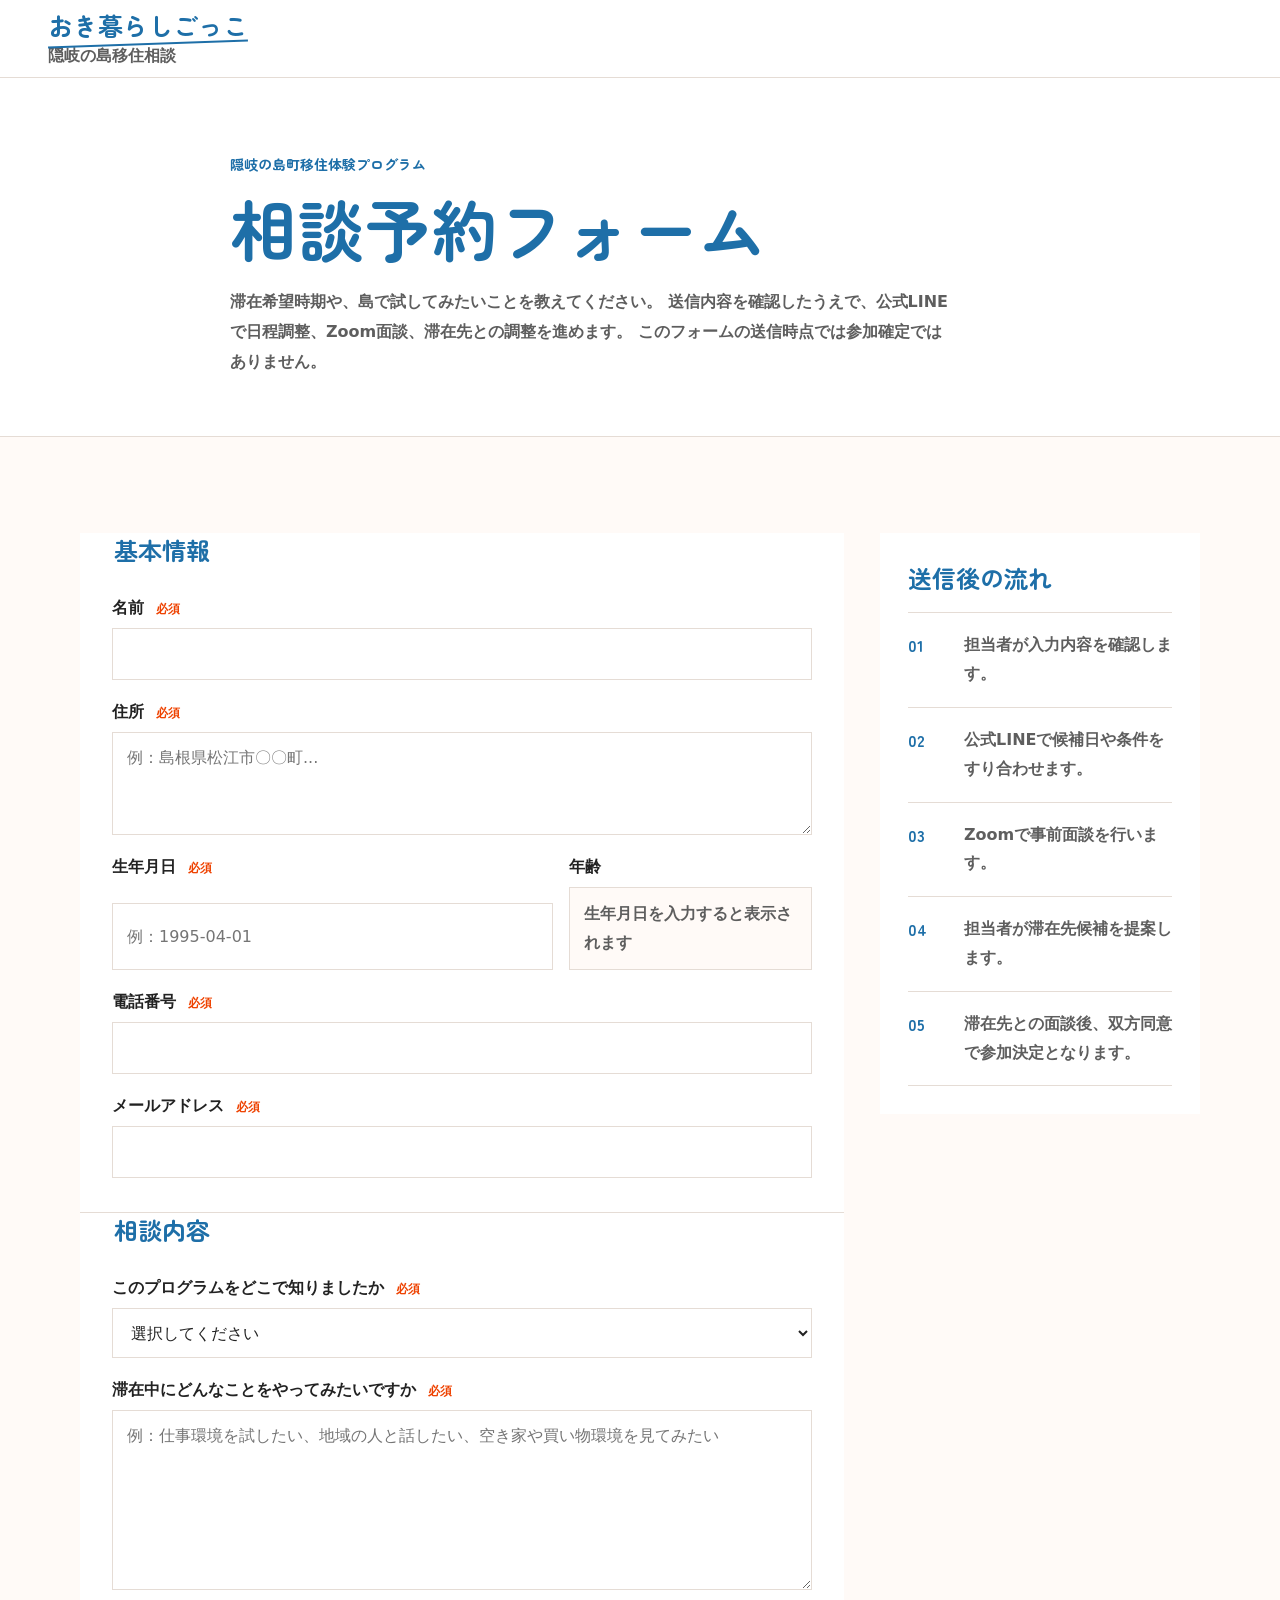
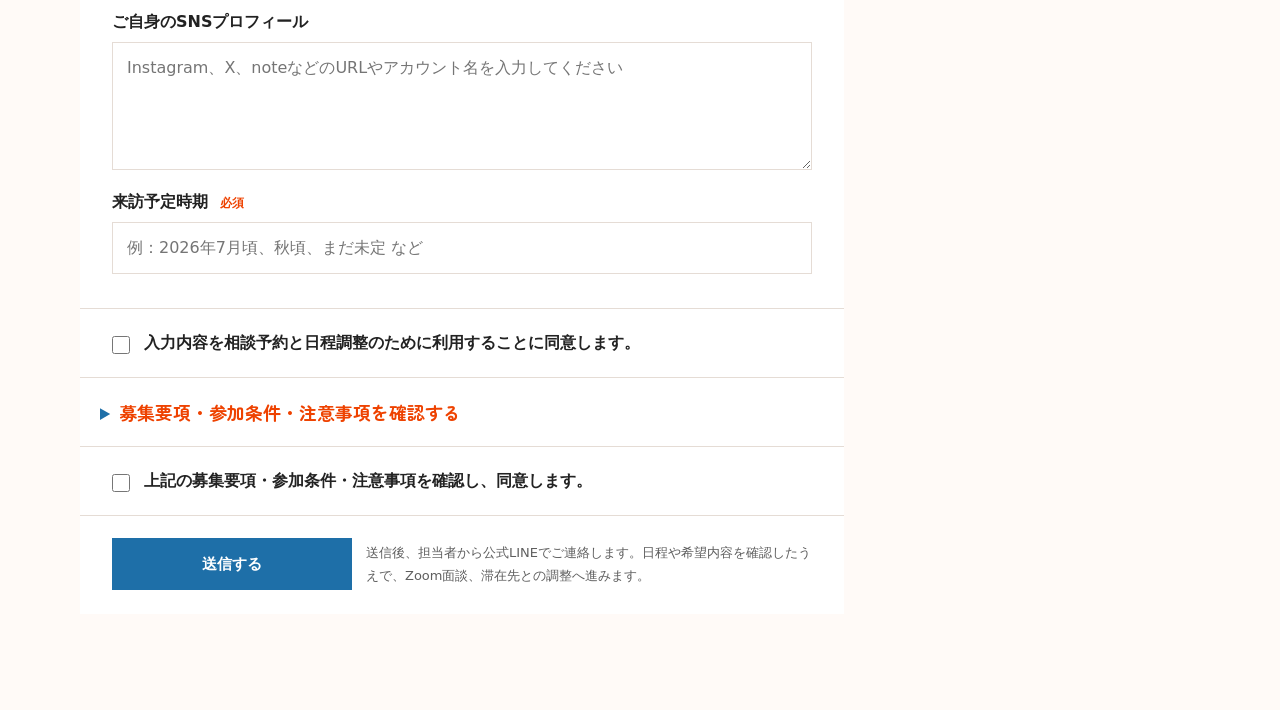
==== form.html @ 147d98f2 "Add initial CSS styles and layout for the website - Introduced a new stylesheet (style.css) with com" ====
<!DOCTYPE html>
<html lang="ja">
  <head>
    <meta charset="UTF-8" />
    <meta name="viewport" content="width=device-width, initial-scale=1.0" />
    <meta
      name="description"
      content="おき暮らしごっこの相談予約フォームです。公式LINEで案内された方が、滞在希望時期や相談内容を送信できます。"
    />
    <meta name="robots" content="noindex,follow" />
    <meta name="theme-color" content="#1E6FA8" />
    <meta name="format-detection" content="telephone=no" />
    <title>相談予約フォーム｜おき暮らしごっこ</title>
    <link rel="canonical" href="index.html" />
    <meta property="og:title" content="相談予約フォーム｜おき暮らしごっこ" />
    <meta
      property="og:description"
      content="公式LINEで案内された方向けの相談予約フォームです。送信後、担当者がLINEで日程調整を行います。"
    />
    <meta property="og:type" content="website" />
    <meta property="og:url" content="form.html" />
    <meta property="og:site_name" content="おき暮らしごっこ" />
    <meta property="og:locale" content="ja_JP" />
    <meta property="og:image" content="images/ogp.jpg" />
    <meta property="og:image:width" content="1200" />
    <meta property="og:image:height" content="630" />
    <meta property="og:image:alt" content="隠岐の島で暮らしを試す、おき暮らしごっこの参加者イメージ" />
    <meta name="twitter:card" content="summary_large_image" />
    <meta name="twitter:title" content="相談予約フォーム｜おき暮らしごっこ" />
    <meta
      name="twitter:description"
      content="公式LINEで案内された方向けの相談予約フォームです。送信時点では参加確定ではありません。"
    />
    <meta name="twitter:image" content="images/ogp.jpg" />
    <link rel="stylesheet" href="style.css" />
  </head>
  <body class="form-page">
    <header class="site-header" aria-label="フォームヘッダー">
      <a class="site-logo" href="index.html" aria-label="おき暮らしごっこ トップへ">
        <span class="site-logo__main">おき暮らしごっこ</span>
        <span class="site-logo__sub">隠岐の島移住相談</span>
      </a>
    </header>

    <main>
      <section class="form-hero" aria-labelledby="form-title">
        <div class="container form-hero__inner">
          <p class="section-label">隠岐の島町移住体験プログラム</p>
          <h1 id="form-title">相談予約フォーム</h1>
          <p>
            滞在希望時期や、島で試してみたいことを教えてください。
            送信内容を確認したうえで、公式LINEで日程調整、Zoom面談、滞在先との調整を進めます。
            このフォームの送信時点では参加確定ではありません。
          </p>
        </div>
      </section>

      <section class="section form-section">
        <div class="container form-layout">
          <form class="consult-form" action="#" method="post">
            <fieldset>
              <legend>基本情報</legend>

              <label class="field">
                <span>名前 <strong>必須</strong></span>
                <input type="text" name="name" autocomplete="name" required />
              </label>

              <label class="field">
                <span>住所 <strong>必須</strong></span>
                <textarea
                  name="address"
                  rows="3"
                  autocomplete="street-address"
                  required
                  placeholder="例：島根県松江市〇〇町..."
                ></textarea>
              </label>

              <div class="field-grid">
                <label class="field">
                  <span>生年月日 <strong>必須</strong></span>
                  <input
                    type="text"
                    name="birthdate"
                    id="birthdate"
                    inputmode="numeric"
                    autocomplete="bday"
                    maxlength="10"
                    pattern="[0-9]{4}-[0-9]{2}-[0-9]{2}"
                    placeholder="例：1995-04-01"
                    required
                  />
                </label>
                <div class="field field--output" aria-live="polite">
                  <span>年齢</span>
                  <output id="age-output">生年月日を入力すると表示されます</output>
                  <input type="hidden" name="age" id="age-value" />
                </div>
              </div>

              <label class="field">
                <span>電話番号 <strong>必須</strong></span>
                <input type="tel" name="phone" autocomplete="tel" inputmode="tel" required />
              </label>

              <label class="field">
                <span>メールアドレス <strong>必須</strong></span>
                <input type="email" name="email" autocomplete="email" inputmode="email" required />
              </label>
            </fieldset>

            <fieldset>
              <legend>相談内容</legend>

              <label class="field">
                <span>このプログラムをどこで知りましたか <strong>必須</strong></span>
                <select name="source" required>
                  <option value="">選択してください</option>
                  <option value="公式LINE">公式LINE</option>
                  <option value="知人・友人の紹介">知人・友人の紹介</option>
                  <option value="イベント">イベント</option>
                  <option value="町・移住関連サイト">町・移住関連サイト</option>
                  <option value="その他">その他</option>
                </select>
              </label>

              <label class="field">
                <span>滞在中にどんなことをやってみたいですか <strong>必須</strong></span>
                <textarea
                  name="stay_purpose"
                  rows="6"
                  required
                  placeholder="例：仕事環境を試したい、地域の人と話したい、空き家や買い物環境を見てみたい"
                ></textarea>
              </label>

              <label class="field">
                <span>ご自身のSNSプロフィール</span>
                <textarea
                  name="sns_profiles"
                  rows="4"
                  placeholder="Instagram、X、noteなどのURLやアカウント名を入力してください"
                ></textarea>
              </label>

              <label class="field">
                <span>来訪予定時期 <strong>必須</strong></span>
                <input
                  type="text"
                  name="visit_period"
                  required
                  placeholder="例：2026年7月頃、秋頃、まだ未定 など"
                />
              </label>
            </fieldset>

            <label class="consent">
              <input type="checkbox" name="privacy_consent" value="同意する" required />
              <span>入力内容を相談予約と日程調整のために利用することに同意します。</span>
            </label>

            <details class="terms-details">
              <summary>募集要項・参加条件・注意事項を確認する</summary>
              <div class="terms-details__body">
                <section>
                  <h3>募集要項</h3>
                  <ul>
                    <li>隠岐の島町で13泊14日のお試し滞在を行うプログラムです。</li>
                    <li>滞在費として、条件を満たした方に70,000円〜（5,000円/日）を補助します。</li>
                    <li>日程、滞在先、受け入れ先は相談内容を確認したうえで調整します。</li>
                  </ul>
                </section>

                <section>
                  <h3>参加条件</h3>
                  <ul>
                    <li>18歳以上60歳未満で、移住・二拠点生活・地域との関わりに関心がある方。</li>
                    <li>滞在中のSNS発信、事後アンケート、領収書提出に協力できる方。</li>
                    <li>滞在後、必要書類と確認手続きが完了してから補助金をお支払いします。</li>
                  </ul>
                </section>

                <section>
                  <h3>注意事項</h3>
                  <ul>
                    <li>このフォームの送信は相談予約であり、参加確定ではありません。</li>
                    <li>領収書がない費用や、島内滞在との関係を確認できない費用は対象外となる場合があります。</li>
                    <li>最新の募集状況や詳細条件は、公式LINEでの確認をもって案内します。</li>
                  </ul>
                </section>
              </div>
            </details>

            <label class="consent">
              <input type="checkbox" name="terms_consent" value="同意する" required />
              <span>上記の募集要項・参加条件・注意事項を確認し、同意します。</span>
            </label>

            <div class="form-actions">
              <button class="button button--accent" type="submit">送信する</button>
              <p>
                送信後、担当者から公式LINEでご連絡します。日程や希望内容を確認したうえで、Zoom面談、滞在先との調整へ進みます。
              </p>
            </div>
          </form>

          <aside class="form-side" aria-label="送信後の流れ">
            <h2>送信後の流れ</h2>
            <ol>
              <li>
                <span>01</span>
                <p>担当者が入力内容を確認します。</p>
              </li>
              <li>
                <span>02</span>
                <p>公式LINEで候補日や条件をすり合わせます。</p>
              </li>
              <li>
                <span>03</span>
                <p>Zoomで事前面談を行います。</p>
              </li>
              <li>
                <span>04</span>
                <p>担当者が滞在先候補を提案します。</p>
              </li>
              <li>
                <span>05</span>
                <p>滞在先との面談後、双方同意で参加決定となります。</p>
              </li>
            </ol>
          </aside>
        </div>
      </section>
    </main>

    <script>
      const birthdateInput = document.getElementById("birthdate");
      const ageOutput = document.getElementById("age-output");
      const ageValue = document.getElementById("age-value");

      const resetAge = () => {
        ageOutput.textContent = "生年月日を入力すると表示されます";
        ageValue.value = "";
        birthdateInput.setCustomValidity("");
      };

      const formatBirthdate = (value) => {
        const digits = value.replace(/\D/g, "").slice(0, 8);
        const year = digits.slice(0, 4);
        const month = digits.slice(4, 6);
        const day = digits.slice(6, 8);
        return [year, month, day].filter(Boolean).join("-");
      };

      const updateAge = () => {
        if (!birthdateInput.value) {
          resetAge();
          return;
        }

        const match = birthdateInput.value.match(/^(\d{4})-(\d{2})-(\d{2})$/);
        if (!match) {
          resetAge();
          return;
        }

        const year = Number(match[1]);
        const month = Number(match[2]);
        const day = Number(match[3]);
        const birthday = new Date(year, month - 1, day);
        const isValidDate =
          birthday.getFullYear() === year &&
          birthday.getMonth() === month - 1 &&
          birthday.getDate() === day;

        if (!isValidDate) {
          ageOutput.textContent = "有効な生年月日を入力してください";
          ageValue.value = "";
          birthdateInput.setCustomValidity("有効な生年月日を入力してください。");
          return;
        }

        const today = new Date();
        let age = today.getFullYear() - birthday.getFullYear();
        const monthDiff = today.getMonth() - birthday.getMonth();
        const hasNotHadBirthday =
          monthDiff < 0 || (monthDiff === 0 && today.getDate() < birthday.getDate());

        if (hasNotHadBirthday) {
          age -= 1;
        }

        ageValue.value = String(age);
        if (age < 18 || age >= 60) {
          ageOutput.textContent = `${age}歳（対象年齢は18歳以上60歳未満です）`;
          birthdateInput.setCustomValidity("対象年齢は18歳以上60歳未満です。");
          return;
        }

        ageOutput.textContent = `${age}歳`;
        birthdateInput.setCustomValidity("");
      };

      birthdateInput.addEventListener("input", () => {
        birthdateInput.value = formatBirthdate(birthdateInput.value);
        updateAge();
      });
    </script>
  </body>
</html>
---- style.css ----
@font-face {
  font-family: "Zen Maru Gothic";
  src: url("fonts/ZenMaruGothic-Regular.ttf") format("truetype");
  font-weight: 400;
  font-style: normal;
  font-display: swap;
}

@font-face {
  font-family: "Zen Maru Gothic";
  src: url("fonts/ZenMaruGothic-Medium.ttf") format("truetype");
  font-weight: 500;
  font-style: normal;
  font-display: swap;
}

@font-face {
  font-family: "Zen Maru Gothic";
  src: url("fonts/ZenMaruGothic-Bold.ttf") format("truetype");
  font-weight: 700;
  font-style: normal;
  font-display: swap;
}

:root {
  --color-text: #222222;
  --color-muted: #5e5e5e;
  --color-border: #e5dcd5;
  --color-bg: #fffaf7;
  --color-surface: #ffffff;
  --color-accent: #1e6fa8;
  --color-accent-dark: #155c8e;
  --font-base: system-ui, -apple-system, BlinkMacSystemFont, "Hiragino Sans", "Yu Gothic", sans-serif;
  --font-hand: "Zen Maru Gothic", system-ui, sans-serif;
  --container: 1120px;
  --measure: 720px;
}

* {
  box-sizing: border-box;
}

html {
  line-break: auto;
  scroll-behavior: smooth;
}

body {
  margin: 0;
  padding-bottom: 82px;
  background: var(--color-bg);
  color: var(--color-text);
  font-family: var(--font-base);
  font-size: 15px;
  line-height: 1.8;
  letter-spacing: 0;
}

body,
button,
input,
textarea {
  font-family: var(--font-base);
}

a {
  color: inherit;
  text-decoration: none;
}

.container {
  width: min(100% - 40px, var(--container));
  margin-inline: auto;
}

.narrow {
  max-width: var(--measure);
}

.site-header {
  position: sticky;
  top: 0;
  z-index: 20;
  display: flex;
  align-items: center;
  justify-content: space-between;
  gap: 18px;
  min-height: 64px;
  padding: 12px 20px;
  background: var(--color-surface);
  border-bottom: 1px solid var(--color-border);
}

.site-logo {
  display: inline-grid;
  gap: 2px;
  min-width: 0;
}

.site-logo__main {
  position: relative;
  width: fit-content;
  color: var(--color-accent);
  font-family: var(--font-hand);
  font-size: 21px;
  font-weight: 700;
  line-height: 1.1;
}

.site-logo__main::after {
  content: "";
  position: absolute;
  left: 0;
  right: 0;
  bottom: -5px;
  height: 2px;
  background: var(--color-accent);
  transform: rotate(-2deg);
}

.site-logo__sub {
  margin-top: 4px;
  color: var(--color-muted);da
  font-size: 10px;
  font-weight: 700;
  line-height: 1.2;
}

.site-nav {
  display: none;
}

.header-cta {
  display: inline-flex;
  align-items: center;
  justify-content: center;
  min-height: 40px;
  padding: 0 14px;
  border: 1px solid var(--color-accent);
  background: var(--color-accent);
  color: #fff;
  font-size: 13px;
  font-weight: 800;
  white-space: nowrap;
}

.hero {
  position: relative;
  overflow: hidden;
  background: var(--color-surface);
  border-bottom: 1px solid var(--color-border);
}

.hero__inner {
  position: relative;
  z-index: 1;
  display: grid;
  align-items: end;
  min-height: calc(100svh - 64px);
  padding: 95px 0;
}

.hero__copy {
  display: grid;
  align-content: center;
  justify-items: start;
  min-width: 0;
  width: min(100%, 720px);
  padding: 0;
  color: var(--color-text);
  text-shadow: none;
}

.hero__media {
  position: absolute;
  inset: 0;
  z-index: 0;
  background: var(--color-surface);
}

.hero__media img {
  display: block;
  width: 100%;
  height: 100%;
  object-fit: cover;
  object-position: 80% center;
}

.eyebrow,
.section-label {
  margin: 0 0 14px;
  color: var(--color-accent);
  font-family: var(--font-hand);
  font-size: 14px;
  font-weight: 700;
  line-height: 1.5;
}

.hero h1 {
  display: grid;
  gap: 4px;
  max-width: 860px;
  margin: 0;
  font-family: var(--font-hand);
  font-size: clamp(2.1rem, 8vw, 4rem);
  font-weight: 700;
  line-height: 1.14;
  letter-spacing: 0;
}

.hero h1 span {
  width: fit-content;
  max-width: 100%;
  padding: 0.02em 0.16em 0.1em;
  background: rgba(255, 255, 255, 0.94);
  color: var(--color-accent);
}

.hero__lead {
  max-width: 640px;
  margin: 18px 0 0;
  padding: 10px 14px;
  background: rgba(255, 255, 255, 0.94);
  color: var(--color-text);
  font-size: 15px;
  font-weight: 700;
  line-height: 1.85;
}

.hero__badges {
  display: flex;
  flex-wrap: wrap;
  gap: 12px;
  margin: 0 0 18px;
  padding: 0;
  list-style: none;
}

.hero__badges li {
  display: grid;
  place-items: center;
  width: 142px;
  aspect-ratio: 1;
  padding: 16px;
  border: 1px solid var(--color-border);
  border-radius: 999px;
  background: rgba(255, 255, 255, 0.86);
  text-shadow: none;
  text-align: center;
}

.hero__badges strong {
  color: var(--color-accent);
  font-family: var(--font-hand);
  font-size: 21px;
  line-height: 1.2;
  white-space: nowrap;
}

.hero__badges span {
  color: var(--color-muted);
  font-size: 12px;
  font-weight: 800;
  line-height: 1.35;
}

.hero__actions {
  display: grid;
  gap: 12px;
  max-width: 420px;
  margin-top: 18px;
}

.button {
  display: inline-flex;
  align-items: center;
  justify-content: center;
  min-height: 52px;
  padding: 0 22px;
  border: 1px solid var(--color-border);
  background: var(--color-surface);
  color: var(--color-text);
  font-size: 15px;
  font-weight: 800;
  line-height: 1.2;
  text-align: center;
  text-shadow: none;
}

.button--accent {
  border-color: var(--color-accent);
  background: var(--color-accent);
  color: #fff;
}

.button--accent:hover {
  background: var(--color-accent-dark);
}

.button--plain {
  background: var(--color-surface);
}

.hero__actions .button--accent {
  display: inline-flex;
}

.hero__note {
  margin: 14px 0 0;
  width: fit-content;
  max-width: 640px;
  padding: 8px 12px;
  background: rgba(255, 255, 255, 0.9);
  color: var(--color-muted);
  font-size: 13px;
  font-weight: 700;
  line-height: 1.7;
}

.section {
  padding: 68px 0;
  background: var(--color-surface);
}

.section--soft {
  background: var(--color-bg);
}

.intro {
  padding-top: 84px;
}

.intro__inner {
  display: grid;
  justify-items: center;
  text-align: center;
}

.brand-word {
  position: relative;
  width: fit-content;
  max-width: 100%;
  margin: 0;
  color: var(--color-accent);
  font-family: var(--font-hand);
  font-size: clamp(1.75rem, 7.2vw, 3.2rem);
  font-weight: 700;
  line-height: 1.1;
  white-space: nowrap;
}

.brand-word small {
  color: var(--color-text);
  font-size: 0.72em;
}

.brand-word::after {
  content: "";
  position: absolute;
  left: 4px;
  right: 4px;
  bottom: -10px;
  height: 3px;
  background: var(--color-accent);
  transform: rotate(-2deg);
}

.intro__text {
  max-width: 740px;
  margin: 38px 0 0;
  font-size: 17px;
  font-weight: 600;
  line-height: 2;
}

.features {
  display: grid;
  gap: 18px;
  width: min(100%, 900px);
  margin-top: 44px;
}

.feature,
.life-card,
.subsidy,
.faq-list {
  background: var(--color-surface);
}

.feature {
  padding: 24px;
  background: transparent;
  text-align: left;
}

.feature__icon {
  display: grid;
  place-items: center;
  width: 96px;
  height: 96px;
  margin: 0 auto 20px;
  border: 0;
  border-radius: 999px;
  background: var(--color-bg);
  color: var(--color-accent);
  font-family: var(--font-hand);
  font-size: 14px;
  font-weight: 700;
  line-height: 1.4;
}

.feature h2,
.life-card h3,
.flow h3,
.bottom-cta h2 {
  margin: 0;
  font-family: var(--font-hand);
  font-weight: 700;
  line-height: 1.45;
}

.feature h2 {
  font-size: 20px;
  text-align: center;
}

.feature p,
.life-card p,
.flow p,
.section-lead,
.check-list,
dd,
details p,
.bottom-cta p {
  color: var(--color-muted);
}

.feature p {
  margin: 14px 0 0;
  font-size: 14px;
}

.section-heading {
  max-width: var(--measure);
  margin-bottom: 34px;
}

.section-title {
  margin: 0;
  font-family: var(--font-hand);
  font-size: clamp(1.9rem, 6vw, 3rem);
  font-weight: 700;
  line-height: 1.35;
}

.section-lead {
  margin: 18px 0 0;
  font-size: 15px;
  line-height: 1.9;
}

.island-layout {
  display: grid;
  gap: 34px;
  margin-bottom: 34px;
}

.island-copy {
  max-width: var(--measure);
}

.island-note {
  margin: 22px 0 0;
  padding: 16px 18px;
  border: 0;
  background: var(--color-bg);
  color: var(--color-muted);
  font-size: 14px;
  line-height: 1.85;
}

.map-panel {
  display: grid;
  place-items: center;
  min-height: 280px;
  padding: 32px;
  border: 0;
  background: var(--color-bg);
}

.map-panel p {
  margin: 0;
  color: var(--color-muted);
  font-family: var(--font-hand);
  font-size: 24px;
  font-weight: 700;
  line-height: 1.5;
  text-align: center;
}

.area-list {
  display: grid;
  gap: 10px;
  margin: 0;
  border-top: 0;
}

.area-list div {
  display: grid;
  gap: 8px;
  padding: 18px 0;
  border-bottom: 1px solid var(--color-border);
}

.area-list dt {
  font-family: var(--font-hand);
  font-size: 22px;
}

.area-list dd {
  line-height: 1.85;
}

.life-grid {
  display: grid;
  gap: 18px;
}

.life-card {
  display: grid;
}

.photo-slot {
  display: grid;
  place-items: center;
  min-height: 230px;
  padding: 24px;
  background-position: center;
  background-size: cover;
}

.photo-slot--stay {
  background-image: url("images/stay-room.jpg");
  background-position: center 42%;
}

.photo-slot--market {
  background-image: url("images/local-market.jpg");
  background-position: center 45%;
}

.photo-slot--people {
  background-image: url("images/local-people.jpg");
  background-position: center 42%;
}

.life-card h3,
.life-card p {
  padding-inline: 20px;
}

.life-card h3 {
  padding-top: 22px;
  font-size: 20px;
}

.life-card p {
  margin: 12px 0 0;
  padding-bottom: 22px;
  font-size: 14px;
}

.split {
  display: grid;
  gap: 30px;
}

.check-list {
  display: grid;
  gap: 12px;
  margin: 0;
  padding: 0;
  list-style: none;
  font-size: 15px;
}

.check-list li {
  display: grid;
  grid-template-columns: 28px 1fr;
  gap: 10px;
  align-items: start;
}

.check-list li::before {
  content: "✓";
  display: grid;
  place-items: center;
  width: 22px;
  height: 22px;
  color: var(--color-accent);
  font-family: var(--font-hand);
  font-size: 14px;
  font-weight: 700;
  line-height: 1;
}

.host-list {
  display: grid;
  gap: 14px;
  margin: 0;
  padding: 0;
  list-style: none;
}

.host-list li {
  display: grid;
  grid-template-columns: 54px 1fr;
  gap: 16px;
  align-items: center;
  min-height: 84px;
  padding: 18px;
  background: var(--color-surface);
}

.host-list span {
  display: grid;
  place-items: center;
  width: 42px;
  height: 42px;
  border: 0;
  border-radius: 999px;
  background: var(--color-bg);
  color: var(--color-accent);
  font-family: var(--font-hand);
  font-weight: 700;
  line-height: 1;
}

.host-list strong {
  font-family: var(--font-hand);
  font-size: 21px;
  line-height: 1.45;
}

.condition-layout {
  display: grid;
  gap: 20px;
}

.subsidy {
  padding: 24px;
  background: var(--color-bg);
}

.subsidy__label {
  margin: 0 0 8px;
  color: var(--color-accent);
  font-weight: 800;
}

.subsidy h3 {
  display: flex;
  align-items: baseline;
  gap: 0.04em;
  margin: 0;
  color: var(--color-accent);
  font-family: var(--font-hand);
  font-size: clamp(3rem, 14vw, 5.2rem);
  font-weight: 700;
  line-height: 1;
}

.subsidy h3 span {
  font-size: 0.42em;
  line-height: 1;
}

.subsidy p:last-child {
  margin: 14px 0 0;
  color: var(--color-muted);
}

.info-list {
  margin: 0;
  border-top: 1px solid var(--color-border);
}

.info-list div {
  display: grid;
  gap: 6px;
  padding: 18px 0;
  border-bottom: 1px solid var(--color-border);
}

dt {
  color: var(--color-accent);
  font-weight: 800;
}

dd {
  margin: 0;
  font-size: 14px;
}

.flow {
  display: grid;
  gap: 0;
  max-width: 900px;
  margin: 0;
  padding: 0;
  border-top: 1px solid var(--color-border);
  list-style: none;
}

.flow li {
  display: grid;
  grid-template-columns: 48px minmax(0, 1fr) 112px;
  align-items: center;
  gap: 14px;
  padding: 22px 0;
  border-bottom: 1px solid var(--color-border);
}

.flow span {
  display: grid;
  place-items: center;
  width: 40px;
  height: 40px;
  border: 0;
  background: var(--color-bg);
  border-radius: 999px;
  color: var(--color-accent);
  font-family: var(--font-hand);
  font-weight: 700;
  line-height: 1;
}

.flow h3 {
  font-size: 19px;
}

.flow p {
  margin: 8px 0 0;
  font-size: 14px;
}

.flow__image {
  width: 112px;
  margin: 0;
}

.flow__image img {
  display: block;
  width: 100%;
  height: auto;
}

.faq-list {
  background: var(--color-surface);
}

details {
  border-top: 1px solid var(--color-border);
}

details:first-child {
  border-top: 0;
}

summary {
  cursor: pointer;
  padding: 20px;
  font-weight: 800;
  line-height: 1.6;
}

summary::marker {
  color: var(--color-accent);
}

details p {
  margin: 0;
  padding: 0 20px 20px;
  font-size: 14px;
}

.bottom-cta {
  padding: 76px 0;
  background: var(--color-surface);
  border-top: 0;
  text-align: center;
}

.bottom-cta .section-label {
  color: var(--color-accent);
}

.bottom-cta h2 {
  font-size: clamp(1.8rem, 6vw, 3rem);
}

.bottom-cta p {
  margin: 18px 0 28px;
}

.site-footer {
  padding: 32px 20px 112px;
  border-top: 1px solid var(--color-border);
  background: var(--color-text);
  color: rgba(255, 255, 255, 0.72);
  font-size: 12px;
  text-align: center;
}

.site-footer p {
  margin: 4px 0;
}

.site-footer__name {
  color: #fff;
  font-family: var(--font-hand);
  font-weight: 700;
}

.mobile-sticky {
  position: fixed;
  inset: auto 0 0;
  z-index: 30;
  padding: 12px 20px calc(12px + env(safe-area-inset-bottom));
  border-top: 1px solid var(--color-border);
  background: var(--color-surface);
}

.mobile-sticky .button {
  width: 100%;
}

.form-page {
  padding-bottom: 0;
  background: var(--color-bg);
}

.form-page .site-header {
  position: static;
}

.form-hero {
  padding: 58px 0 46px;
  border-bottom: 1px solid var(--color-border);
  background: var(--color-surface);
}

.form-hero__inner {
  max-width: 820px;
}

.form-hero h1 {
  margin: 0;
  color: var(--color-accent);
  font-family: var(--font-hand);
  font-size: clamp(2.2rem, 8vw, 4.2rem);
  font-weight: 700;
  line-height: 1.16;
}

.form-hero p:last-child {
  max-width: 720px;
  margin: 20px 0 0;
  color: var(--color-muted);
  font-weight: 700;
  line-height: 1.9;
}

.form-section {
  background: var(--color-bg);
}

.form-layout {
  display: grid;
  gap: 28px;
  align-items: start;
}

.consult-form,
.form-side {
  border: 0;
  background: var(--color-surface);
}

.consult-form {
  display: grid;
  gap: 0;
}

.consult-form fieldset {
  display: grid;
  gap: 20px;
  margin: 0;
  padding: 24px 20px 28px;
  border: 0;
  border-bottom: 1px solid var(--color-border);
}

.consult-form legend,
.form-side h2 {
  margin: 0;
  color: var(--color-accent);
  font-family: var(--font-hand);
  font-size: 24px;
  font-weight: 700;
  line-height: 1.4;
}

.field,
.consent {
  display: grid;
  gap: 8px;
}

.field span,
.consent span {
  color: var(--color-text);
  font-weight: 800;
  line-height: 1.5;
}

.field strong {
  display: inline-block;
  margin-left: 6px;
  color: #ee4200;
  font-size: 12px;
  line-height: 1;
}

.field input,
.field textarea,
.field select {
  width: 100%;
  min-height: 50px;
  padding: 12px 14px;
  border: 1px solid var(--color-border);
  background: #fff;
  color: var(--color-text);
  font: inherit;
  line-height: 1.6;
}

.field textarea {
  resize: vertical;
}

.field input:focus,
.field textarea:focus,
.field select:focus {
  outline: 3px solid rgba(30, 111, 168, 0.2);
  outline-offset: 0;
}

.field-grid {
  display: grid;
  gap: 16px;
}

.field--output {
  align-content: start;
}

.field--output output {
  display: grid;
  align-items: center;
  min-height: 50px;
  padding: 12px 14px;
  border: 1px solid var(--color-border);
  background: var(--color-bg);
  color: var(--color-muted);
  font-weight: 700;
}

.consent {
  grid-template-columns: 24px 1fr;
  align-items: start;
  padding: 22px 20px;
  border-bottom: 1px solid var(--color-border);
}

.consent input {
  width: 18px;
  height: 18px;
  margin: 5px 0 0;
  accent-color: var(--color-accent);
}

.terms-details {
  padding: 0;
  border-top: 0;
  border-bottom: 1px solid var(--color-border);
}

.terms-details summary {
  padding: 20px;
  color: #ee4200;
  font-family: var(--font-hand);
  font-size: 18px;
}

.terms-details__body {
  display: grid;
  gap: 18px;
  padding: 0 20px 22px;
}

.terms-details__body section {
  display: grid;
  gap: 8px;
  padding-top: 16px;
  border-top: 1px solid var(--color-border);
}

.terms-details__body h3 {
  margin: 0;
  font-size: 16px;
  line-height: 1.5;
}

.terms-details__body ul {
  display: grid;
  gap: 6px;
  margin: 0;
  padding-left: 1.25em;
  color: var(--color-muted);
  font-size: 14px;
  line-height: 1.75;
}

.form-actions {
  display: grid;
  gap: 14px;
  padding: 22px 20px 24px;
}

.form-actions .button {
  width: 100%;
  cursor: pointer;
}

.form-actions p {
  margin: 0;
  color: var(--color-muted);
  font-size: 13px;
  line-height: 1.8;
}

.form-side {
  padding: 22px 20px;
}

.form-side ol {
  display: grid;
  gap: 0;
  margin: 18px 0 0;
  padding: 0;
  list-style: none;
  border-top: 1px solid var(--color-border);
}

.form-side li {
  display: grid;
  grid-template-columns: 42px 1fr;
  gap: 14px;
  padding: 18px 0;
  border-bottom: 1px solid var(--color-border);
}

.form-side span {
  color: var(--color-accent);
  font-family: var(--font-hand);
  font-weight: 700;
}

.form-side p {
  margin: 0;
  color: var(--color-muted);
  font-weight: 700;
  line-height: 1.8;
}

@media (min-width: 640px) {
  .hero__actions {
    display: flex;
    max-width: none;
  }

  .field-grid {
    grid-template-columns: minmax(0, 1fr) minmax(220px, 0.55fr);
  }

  .form-actions {
    grid-template-columns: 240px 1fr;
    align-items: center;
  }
}

@media (min-width: 768px) {
  body {
    padding-bottom: 0;
    font-size: 16px;
  }

  .site-header {
    min-height: 72px;
    padding-inline: 48px;
  }

  .site-logo__main {
    font-size: 25px;
  }

  .site-nav {
    display: flex;
    align-items: center;
    gap: 18px;
    margin-left: auto;
    font-size: 13px;
    font-weight: 800;
  }

  .hero__inner {
    align-items: end;
    min-height: calc(100svh - 72px);
    padding: 54px 0;
  }

  .hero__copy {
    width: min(68vw, 820px);
  }

  .hero__media img {
    object-position: 62% center;
  }

  .hero h1 {
    font-size: clamp(3rem, 5.8vw, 5rem);
    line-height: 1.16;
  }

  .hero__lead {
    font-size: 17px;
    line-height: 1.85;
  }

  .hero__actions .button--accent {
    display: inline-flex;
  }

  .section {
    padding: 96px 0;
  }

  .intro {
    padding-top: 104px;
  }

  .features,
  .life-grid {
    grid-template-columns: repeat(3, 1fr);
    gap: 24px;
  }

  .island-layout {
    grid-template-columns: minmax(0, 0.9fr) minmax(360px, 0.8fr);
    align-items: center;
    gap: 64px;
    margin-bottom: 44px;
  }

  .area-list {
    grid-template-columns: repeat(5, 1fr);
    gap: 24px;
    border-left: 0;
  }

  .area-list div {
    padding: 22px;
    border-right: 0;
  }

  .split {
    grid-template-columns: minmax(0, 0.95fr) minmax(0, 1.05fr);
    align-items: start;
    gap: 64px;
  }

  .host-list {
    grid-template-columns: repeat(6, 1fr);
    gap: 18px;
  }

  .host-list li {
    grid-column: span 2;
    align-content: start;
    grid-template-columns: 1fr;
    gap: 20px;
    min-height: 170px;
    padding: 22px;
  }

  .host-list li:nth-child(4) {
    grid-column: 2 / span 2;
  }

  .host-list strong {
    font-size: 24px;
  }

  .condition-layout {
    grid-template-columns: 340px 1fr;
    align-items: start;
    gap: 42px;
  }

  .info-list div {
    grid-template-columns: 150px 1fr;
    gap: 28px;
    padding: 22px 0;
  }

  .flow li {
    grid-template-columns: 82px minmax(0, 1fr) 190px;
    align-items: center;
    gap: 28px;
    padding: 28px 0;
  }

  .flow span {
    width: 48px;
    height: 48px;
  }

  .flow__image {
    justify-self: end;
    width: 190px;
  }

  .mobile-sticky {
    display: none;
  }

  .site-footer {
    padding-bottom: 32px;
  }

  .form-hero {
    padding: 76px 0 58px;
  }

  .form-layout {
    grid-template-columns: minmax(0, 1fr) 320px;
    gap: 36px;
  }

  .consult-form fieldset {
    padding: 30px 32px 34px;
  }

  .consent,
  .form-actions {
    padding-inline: 32px;
  }

  .form-side {
    position: sticky;
    top: 24px;
    padding: 28px;
  }
}
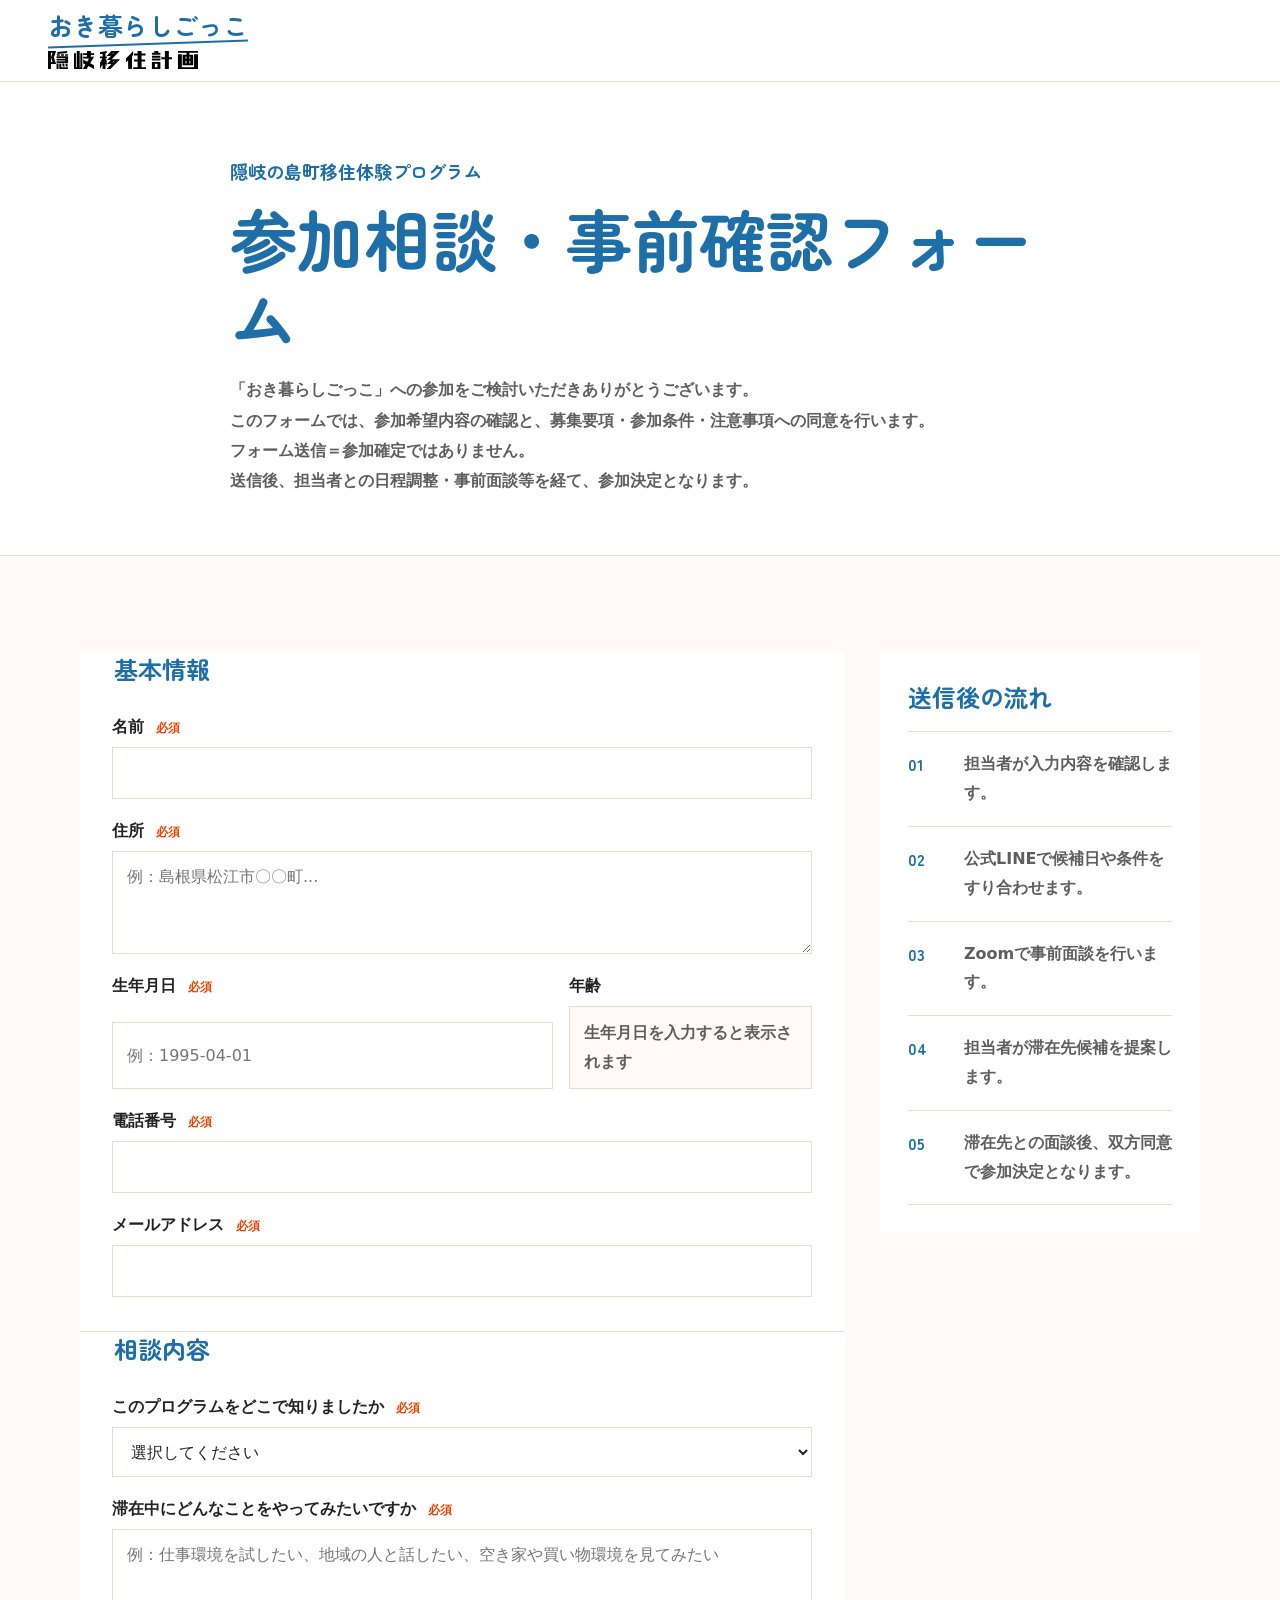
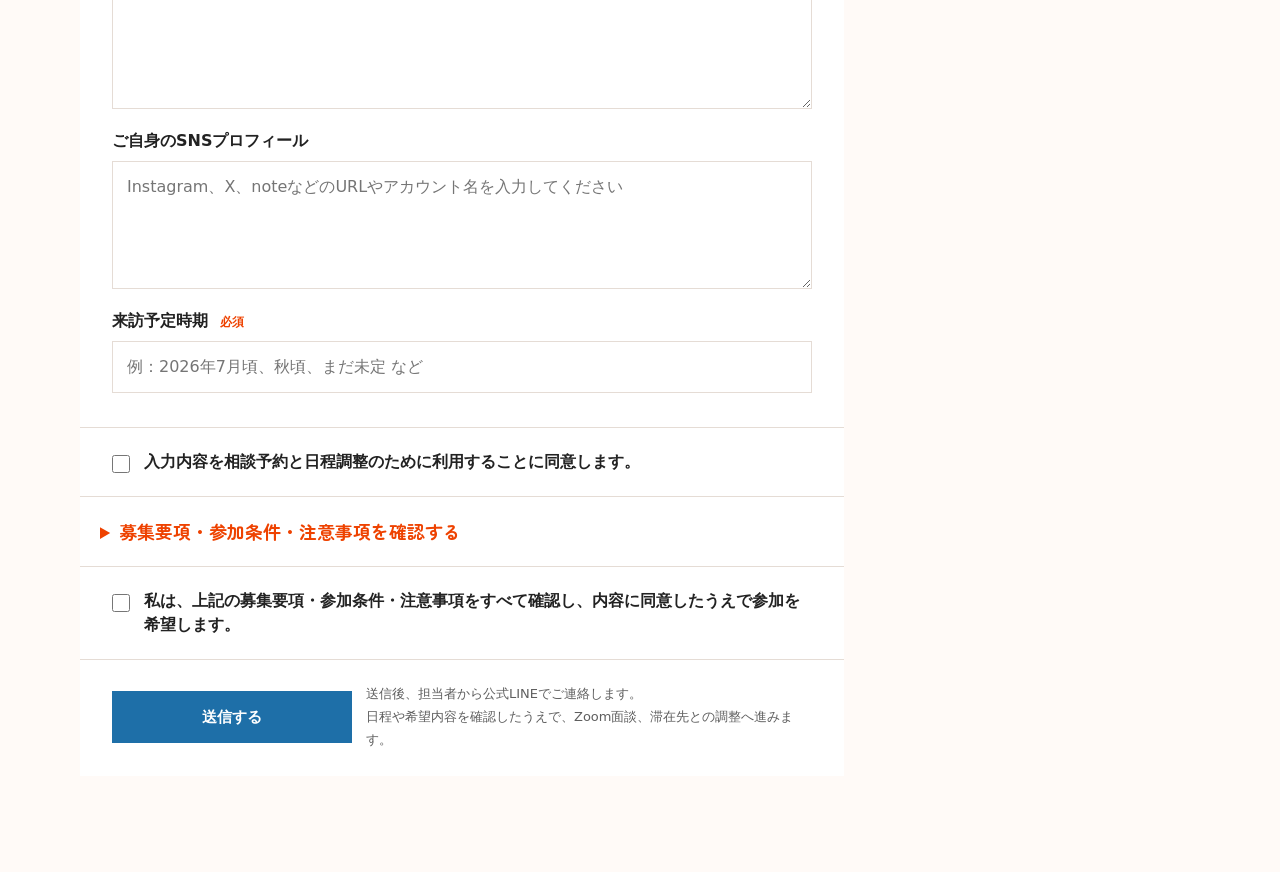
==== commit 8a6b8647: "Send Japanese FormSubmit confirmation emails and refresh the site visuals. Admin notifications now u" ====
--- a/form.html
+++ b/form.html
@@ -21,7 +21,7 @@
     <meta property="og:url" content="form.html" />
     <meta property="og:site_name" content="おき暮らしごっこ" />
     <meta property="og:locale" content="ja_JP" />
-    <meta property="og:image" content="images/ogp.jpg" />
+    <meta property="og:image" content="images/ogp.webp" />
     <meta property="og:image:width" content="1200" />
     <meta property="og:image:height" content="630" />
     <meta property="og:image:alt" content="隠岐の島で暮らしを試す、おき暮らしごっこの参加者イメージ" />
@@ -31,14 +31,14 @@
       name="twitter:description"
       content="公式LINEで案内された方向けの相談予約フォームです。送信時点では参加確定ではありません。"
     />
-    <meta name="twitter:image" content="images/ogp.jpg" />
+    <meta name="twitter:image" content="images/ogp.webp" />
     <link rel="stylesheet" href="style.css" />
   </head>
   <body class="form-page">
     <header class="site-header" aria-label="フォームヘッダー">
       <a class="site-logo" href="index.html" aria-label="おき暮らしごっこ トップへ">
         <span class="site-logo__main">おき暮らしごっこ</span>
-        <span class="site-logo__sub">隠岐の島移住相談</span>
+        <img class="site-logo__sub" src="images/logo.svg" alt="隠岐の島移住相談" />
       </a>
     </header>
 
@@ -46,30 +46,71 @@
       <section class="form-hero" aria-labelledby="form-title">
         <div class="container form-hero__inner">
           <p class="section-label">隠岐の島町移住体験プログラム</p>
-          <h1 id="form-title">相談予約フォーム</h1>
+          <h1 id="form-title">参加相談・事前確認フォーム</h1>
           <p>
-            滞在希望時期や、島で試してみたいことを教えてください。
-            送信内容を確認したうえで、公式LINEで日程調整、Zoom面談、滞在先との調整を進めます。
-            このフォームの送信時点では参加確定ではありません。
+            「おき暮らしごっこ」への参加をご検討いただきありがとうございます。<br>
+            このフォームでは、参加希望内容の確認と、募集要項・参加条件・注意事項への同意を行います。
+            <br><strong>フォーム送信＝参加確定ではありません。</strong><br>送信後、担当者との日程調整・事前面談等を経て、参加決定となります。
           </p>
         </div>
       </section>
 
       <section class="section form-section">
         <div class="container form-layout">
-          <form class="consult-form" action="#" method="post">
+          <form
+            class="consult-form"
+            id="consult-form"
+            action="https://formsubmit.co/soudan@oki-ijukeikaku.net"
+            method="post"
+            enctype="multipart/form-data"
+            accept-charset="UTF-8"
+          >
+            <input type="hidden" name="_template" value="table" />
+            <input
+              type="hidden"
+              name="_subject"
+              value="【おき暮らしごっこ】新規参加相談を受け付けました"
+            />
+            <input
+              type="hidden"
+              name="_next"
+              id="form-next"
+              value="https://oki-ijukeikaku.net/ijutaiken/thanks.html"
+            />
+            <input type="hidden" name="_replyto" id="form-replyto" value="" />
+            <input
+              type="hidden"
+              name="_autoresponse"
+              value="おき暮らしごっこへの参加相談を受け付けました。
+
+このたびは「おき暮らしごっこ」へ参加相談をお送りいただき、ありがとうございます。
+
+担当者が内容を確認後、ご連絡いたします。
+
+なお、このフォームを送信した時点では参加確定ではありません。
+日程や滞在内容等の調整後、双方合意のうえ参加決定となります。
+
+また、フォーム送信時に募集要項・参加条件・注意事項への同意を受け付けています。
+
+どうぞよろしくお願いいたします。
+
+隠岐移住計画"
+            />
+            <input type="hidden" name="_url" id="form-url" value="" />
+            <input type="hidden" name="受付ステータス" value="新規受付／参加未確定" />
+            <input type="hidden" name="同意内容バージョン" value="2026-09-01_v1.0" />
             <fieldset>
               <legend>基本情報</legend>
 
               <label class="field">
                 <span>名前 <strong>必須</strong></span>
-                <input type="text" name="name" autocomplete="name" required />
+                <input type="text" name="氏名" autocomplete="name" required />
               </label>
 
               <label class="field">
                 <span>住所 <strong>必須</strong></span>
                 <textarea
-                  name="address"
+                  name="住所"
                   rows="3"
                   autocomplete="street-address"
                   required
@@ -82,7 +123,7 @@
                   <span>生年月日 <strong>必須</strong></span>
                   <input
                     type="text"
-                    name="birthdate"
+                    name="生年月日"
                     id="birthdate"
                     inputmode="numeric"
                     autocomplete="bday"
@@ -95,13 +136,13 @@
                 <div class="field field--output" aria-live="polite">
                   <span>年齢</span>
                   <output id="age-output">生年月日を入力すると表示されます</output>
-                  <input type="hidden" name="age" id="age-value" />
+                  <input type="hidden" name="年齢" id="age-value" />
                 </div>
               </div>
 
               <label class="field">
                 <span>電話番号 <strong>必須</strong></span>
-                <input type="tel" name="phone" autocomplete="tel" inputmode="tel" required />
+                <input type="tel" name="電話番号" autocomplete="tel" inputmode="tel" required />
               </label>
 
               <label class="field">
@@ -115,7 +156,7 @@
 
               <label class="field">
                 <span>このプログラムをどこで知りましたか <strong>必須</strong></span>
-                <select name="source" required>
+                <select name="この企画を知ったきっかけ" required>
                   <option value="">選択してください</option>
                   <option value="公式LINE">公式LINE</option>
                   <option value="知人・友人の紹介">知人・友人の紹介</option>
@@ -128,7 +169,7 @@
               <label class="field">
                 <span>滞在中にどんなことをやってみたいですか <strong>必須</strong></span>
                 <textarea
-                  name="stay_purpose"
+                  name="滞在中にやってみたいこと"
                   rows="6"
                   required
                   placeholder="例：仕事環境を試したい、地域の人と話したい、空き家や買い物環境を見てみたい"
@@ -138,7 +179,7 @@
               <label class="field">
                 <span>ご自身のSNSプロフィール</span>
                 <textarea
-                  name="sns_profiles"
+                  name="SNSアカウント"
                   rows="4"
                   placeholder="Instagram、X、noteなどのURLやアカウント名を入力してください"
                 ></textarea>
@@ -148,7 +189,7 @@
                 <span>来訪予定時期 <strong>必須</strong></span>
                 <input
                   type="text"
-                  name="visit_period"
+                  name="希望滞在時期"
                   required
                   placeholder="例：2026年7月頃、秋頃、まだ未定 など"
                 />
@@ -156,7 +197,7 @@
             </fieldset>
 
             <label class="consent">
-              <input type="checkbox" name="privacy_consent" value="同意する" required />
+              <input type="checkbox" name="個人情報の取扱いへの同意" value="同意する" required />
               <span>入力内容を相談予約と日程調整のために利用することに同意します。</span>
             </label>
 
@@ -193,14 +234,15 @@
             </details>
 
             <label class="consent">
-              <input type="checkbox" name="terms_consent" value="同意する" required />
-              <span>上記の募集要項・参加条件・注意事項を確認し、同意します。</span>
+              <input type="checkbox" name="募集要項・参加条件・注意事項への同意" value="同意する" required />
+              <span>私は、上記の募集要項・参加条件・注意事項をすべて確認し、内容に同意したうえで参加を希望します。</span>
             </label>
 
             <div class="form-actions">
               <button class="button button--accent" type="submit">送信する</button>
+              <p class="form-status" id="form-status" role="status" aria-live="polite"></p>
               <p>
-                送信後、担当者から公式LINEでご連絡します。日程や希望内容を確認したうえで、Zoom面談、滞在先との調整へ進みます。
+                送信後、担当者から公式LINEでご連絡します。<br>日程や希望内容を確認したうえで、Zoom面談、滞在先との調整へ進みます。
               </p>
             </div>
           </form>
@@ -238,6 +280,24 @@
       const birthdateInput = document.getElementById("birthdate");
       const ageOutput = document.getElementById("age-output");
       const ageValue = document.getElementById("age-value");
+      const consultForm = document.getElementById("consult-form");
+      const formStatus = document.getElementById("form-status");
+      const submitButton = consultForm.querySelector('button[type="submit"]');
+      const formUrl = document.getElementById("form-url");
+      const formNext = document.getElementById("form-next");
+      const formReplyTo = document.getElementById("form-replyto");
+      const emailInput = consultForm.querySelector('input[name="email"]');
+      const origin =
+        window.location.protocol === "file:"
+          ? "http://127.0.0.1:4173/"
+          : window.location.href;
+
+      formUrl.value = new URL("form.html", origin).href;
+      formNext.value = new URL("thanks.html", origin).href;
+
+      const syncReplyTo = () => {
+        formReplyTo.value = emailInput.value.trim();
+      };
 
       const resetAge = () => {
         ageOutput.textContent = "生年月日を入力すると表示されます";
@@ -306,6 +366,28 @@
         birthdateInput.value = formatBirthdate(birthdateInput.value);
         updateAge();
       });
+
+      const setFormStatus = (message, type = "info") => {
+        formStatus.textContent = message;
+        formStatus.dataset.type = type;
+      };
+
+      emailInput.addEventListener("input", syncReplyTo);
+      emailInput.addEventListener("change", syncReplyTo);
+
+      consultForm.addEventListener("submit", (event) => {
+        updateAge();
+        syncReplyTo();
+
+        if (!consultForm.checkValidity()) {
+          event.preventDefault();
+          consultForm.reportValidity();
+          return;
+        }
+
+        submitButton.disabled = true;
+        setFormStatus("送信内容を送信しています。", "info");
+      });
     </script>
   </body>
 </html>
--- a/style.css
+++ b/style.css
@@ -93,7 +93,7 @@
 
 .site-logo {
   display: inline-grid;
-  gap: 2px;
+  gap: 7px;
   min-width: 0;
 }
 
@@ -119,11 +119,11 @@
 }
 
 .site-logo__sub {
+  display: block;
+  width: 160px;
+  height: auto;
   margin-top: 4px;
-  color: var(--color-muted);da
-  font-size: 10px;
-  font-weight: 700;
-  line-height: 1.2;
+  width: 50%;
 }
 
 .site-nav {
@@ -191,7 +191,7 @@
   margin: 0 0 14px;
   color: var(--color-accent);
   font-family: var(--font-hand);
-  font-size: 14px;
+  font-size: 18px;
   font-weight: 700;
   line-height: 1.5;
 }
@@ -239,7 +239,7 @@
 .hero__badges li {
   display: grid;
   place-items: center;
-  width: 142px;
+  width: 130px;
   aspect-ratio: 1;
   padding: 16px;
   border: 1px solid var(--color-border);
@@ -247,12 +247,14 @@
   background: rgba(255, 255, 255, 0.86);
   text-shadow: none;
   text-align: center;
+  place-content: center;
+  gap: 4px;
 }
 
 .hero__badges strong {
   color: var(--color-accent);
   font-family: var(--font-hand);
-  font-size: 21px;
+  font-size: 18px;
   line-height: 1.2;
   white-space: nowrap;
 }
@@ -373,6 +375,10 @@
   line-height: 2;
 }
 
+.intro__text span {
+  display: inline;
+}
+
 .features {
   display: grid;
   gap: 18px;
@@ -382,7 +388,6 @@
 
 .feature,
 .life-card,
-.subsidy,
 .faq-list {
   background: var(--color-surface);
 }
@@ -407,6 +412,12 @@
   font-size: 14px;
   font-weight: 700;
   line-height: 1.4;
+}
+
+.feature__icon img {
+  display: block;
+  width: 100%;
+  height: auto;
 }
 
 .feature h2,
@@ -540,17 +551,17 @@
 }
 
 .photo-slot--stay {
-  background-image: url("images/stay-room.jpg");
+  background-image: url("images/stay-room.webp");
   background-position: center 42%;
 }
 
 .photo-slot--market {
-  background-image: url("images/local-market.jpg");
+  background-image: url("images/local-market.webp");
   background-position: center 45%;
 }
 
 .photo-slot--people {
-  background-image: url("images/local-people.jpg");
+  background-image: url("images/local-people.webp");
   background-position: center 42%;
 }
 
@@ -614,15 +625,51 @@
 
 .host-list li {
   display: grid;
-  grid-template-columns: 54px 1fr;
-  gap: 16px;
+  gap: 0;
+  overflow: hidden;
+  background: var(--color-surface);
+}
+
+.host-card__photo {
+  position: relative;
+  display: grid;
+  place-items: center;
+  min-height: 220px;
+  margin: 0;
+  border: 1px solid var(--color-border);
+  background: var(--color-bg);
+}
+
+.host-card__photo img {
+  display: block;
+  width: 100%;
+  height: 100%;
+  min-height: 220px;
+  object-fit: cover;
+}
+
+.host-card__photo span {
+  color: var(--color-muted);
+  font-family: var(--font-hand);
+  font-size: 20px;
+  font-weight: 700;
+  line-height: 1.5;
+}
+
+.host-card__body {
+  display: grid;
+  gap: 14px;
+  padding: 18px;
+}
+
+.host-card__head {
+  display: grid;
+  grid-template-columns: 46px 1fr;
+  gap: 4px;
   align-items: center;
-  min-height: 84px;
-  padding: 18px;
-  background: var(--color-surface);
-}
-
-.host-list span {
+}
+
+.host-card__head span {
   display: grid;
   place-items: center;
   width: 42px;
@@ -642,42 +689,51 @@
   line-height: 1.45;
 }
 
+.host-list p {
+  margin: 0;
+  color: var(--color-muted);
+  font-size: 14px;
+  line-height: 1.8;
+}
+
+.subsidy-visual {
+  margin: 0 auto 32px;
+  max-width: 920px;
+}
+
+.subsidy-visual img {
+  display: block;
+  width: 100%;
+  height: auto;
+}
+
+.subsidy-highlight {
+  margin: 0 auto 24px;
+  max-width: var(--measure);
+  font-size: 16px;
+  line-height: 1.8;
+  text-align: center;
+}
+
+.subsidy-highlight__amount {
+  color: var(--color-accent);
+  font-family: var(--font-hand);
+  font-size: clamp(2rem, 7vw, 3rem);
+  font-weight: 700;
+  line-height: 1.2;
+}
+
+.subsidy-highlight__suffix {
+  color: var(--color-accent);
+  font-family: var(--font-hand);
+  font-size: 1em;
+  font-weight: 700;
+  line-height: 1.2;
+}
+
 .condition-layout {
   display: grid;
   gap: 20px;
-}
-
-.subsidy {
-  padding: 24px;
-  background: var(--color-bg);
-}
-
-.subsidy__label {
-  margin: 0 0 8px;
-  color: var(--color-accent);
-  font-weight: 800;
-}
-
-.subsidy h3 {
-  display: flex;
-  align-items: baseline;
-  gap: 0.04em;
-  margin: 0;
-  color: var(--color-accent);
-  font-family: var(--font-hand);
-  font-size: clamp(3rem, 14vw, 5.2rem);
-  font-weight: 700;
-  line-height: 1;
-}
-
-.subsidy h3 span {
-  font-size: 0.42em;
-  line-height: 1;
-}
-
-.subsidy p:last-child {
-  margin: 14px 0 0;
-  color: var(--color-muted);
 }
 
 .info-list {
@@ -772,9 +828,6 @@
   padding: 20px;
   font-weight: 800;
   line-height: 1.6;
-}
-
-summary::marker {
   color: var(--color-accent);
 }
 
@@ -829,6 +882,16 @@
   padding: 12px 20px calc(12px + env(safe-area-inset-bottom));
   border-top: 1px solid var(--color-border);
   background: var(--color-surface);
+  opacity: 0;
+  pointer-events: none;
+  transform: translateY(100%);
+  transition: opacity 0.2s ease, transform 0.2s ease;
+}
+
+.mobile-sticky.is-visible {
+  opacity: 1;
+  pointer-events: auto;
+  transform: translateY(0);
 }
 
 .mobile-sticky .button {
@@ -1043,11 +1106,38 @@
   cursor: pointer;
 }
 
+.form-actions .button:disabled {
+  cursor: wait;
+  opacity: 0.65;
+}
+
 .form-actions p {
   margin: 0;
   color: var(--color-muted);
   font-size: 13px;
   line-height: 1.8;
+}
+
+.form-status {
+  display: none;
+  padding: 12px 14px;
+  border: 1px solid var(--color-border);
+  background: var(--color-bg);
+  font-weight: 700;
+}
+
+.form-status:not(:empty) {
+  display: block;
+}
+
+.form-status[data-type="success"] {
+  border-color: rgba(30, 111, 168, 0.35);
+  color: var(--color-accent-dark);
+}
+
+.form-status[data-type="error"] {
+  border-color: rgba(238, 66, 0, 0.35);
+  color: #b53200;
 }
 
 .form-side {
@@ -1084,6 +1174,28 @@
   line-height: 1.8;
 }
 
+.thanks-layout {
+  max-width: 640px;
+}
+
+.thanks-page .form-side {
+  padding-bottom: 28px;
+}
+
+.thanks-actions {
+  display: grid;
+  gap: 12px;
+  margin-top: 24px;
+}
+
+.thanks-actions .button {
+  width: 100%;
+}
+
+.thanks-page .site-footer {
+  padding-bottom: 32px;
+}
+
 @media (min-width: 640px) {
   .hero__actions {
     display: flex;
@@ -1097,6 +1209,10 @@
   .form-actions {
     grid-template-columns: 240px 1fr;
     align-items: center;
+  }
+
+  .thanks-actions {
+    grid-template-columns: 1fr 1fr;
   }
 }
 
@@ -1148,6 +1264,10 @@
     line-height: 1.85;
   }
 
+  .intro__text span {
+    display: block;
+  }
+
   .hero__actions .button--accent {
     display: inline-flex;
   }
@@ -1198,10 +1318,6 @@
   .host-list li {
     grid-column: span 2;
     align-content: start;
-    grid-template-columns: 1fr;
-    gap: 20px;
-    min-height: 170px;
-    padding: 22px;
   }
 
   .host-list li:nth-child(4) {
@@ -1210,12 +1326,6 @@
 
   .host-list strong {
     font-size: 24px;
-  }
-
-  .condition-layout {
-    grid-template-columns: 340px 1fr;
-    align-items: start;
-    gap: 42px;
   }
 
   .info-list div {
@@ -1272,4 +1382,9 @@
     top: 24px;
     padding: 28px;
   }
-}
+
+  .thanks-page .form-side {
+    position: static;
+    padding: 28px 32px 36px;
+  }
+}
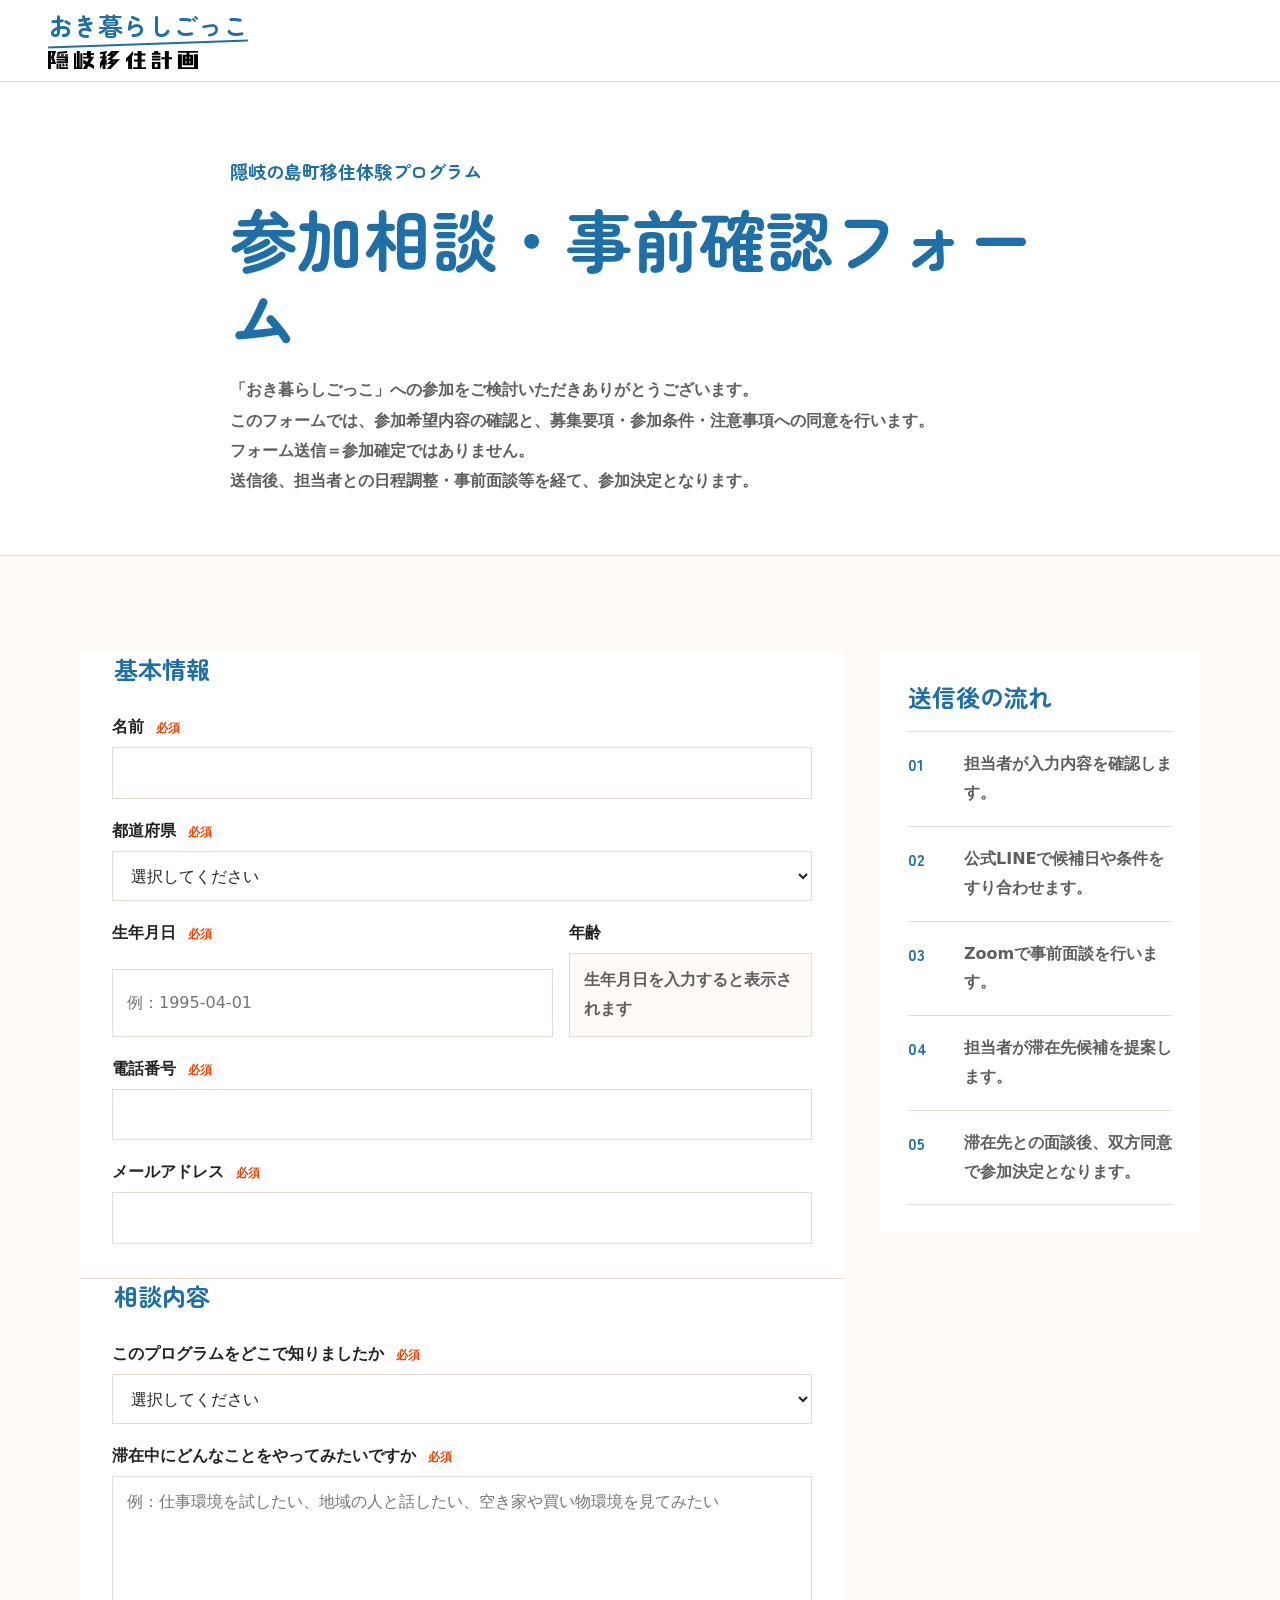
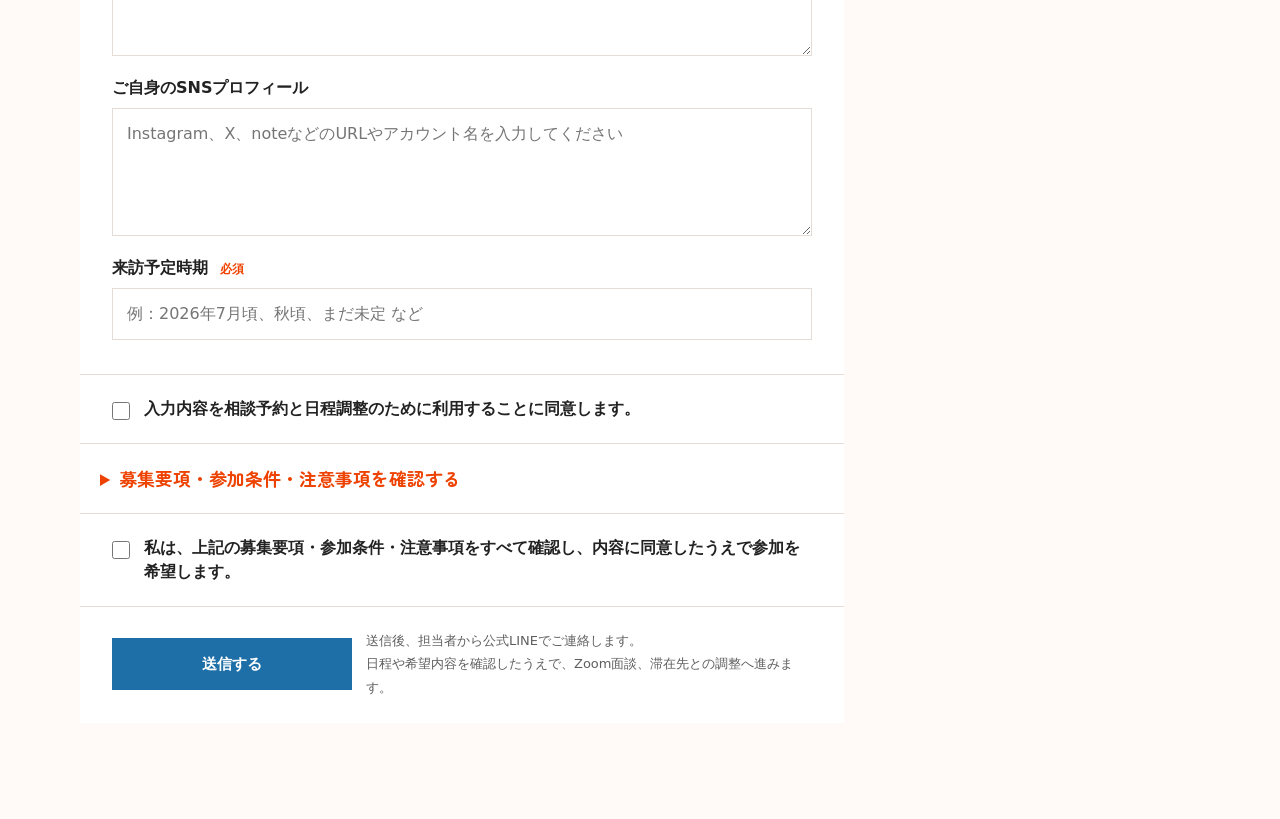
==== commit 50cc1eec: "Sync latest local site files (GA tag, stay-section photo layout, form updates)" ====
--- a/form.html
+++ b/form.html
@@ -3,6 +3,18 @@
   <head>
     <meta charset="UTF-8" />
     <meta name="viewport" content="width=device-width, initial-scale=1.0" />
+    <!-- Google Analytics (gtag.js) — 隠岐移住計画と同じプロパティ。コンテンツグループでこのサイトだけ絞り込める -->
+    <script async src="https://www.googletagmanager.com/gtag/js?id=G-LYN6HDWBFW"></script>
+    <script>
+      window.dataLayer = window.dataLayer || [];
+      function gtag(){dataLayer.push(arguments);}
+      gtag("js", new Date());
+      gtag("set", "content_group", "おき暮らしごっこ");
+      gtag("config", "G-LYN6HDWBFW", {
+        content_group: "おき暮らしごっこ",
+        cookie_prefix: "okigurashi"
+      });
+    </script>
     <meta
       name="description"
       content="おき暮らしごっこの相談予約フォームです。公式LINEで案内された方が、滞在希望時期や相談内容を送信できます。"
@@ -60,12 +72,12 @@
           <form
             class="consult-form"
             id="consult-form"
-            action="https://formsubmit.co/soudan@oki-ijukeikaku.net"
+            action="https://formsubmit.co/soudan%40oki-ijukeikaku.net"
             method="post"
-            enctype="multipart/form-data"
             accept-charset="UTF-8"
           >
             <input type="hidden" name="_template" value="table" />
+            <input type="hidden" name="_captcha" value="false" />
             <input
               type="hidden"
               name="_subject"
@@ -78,6 +90,14 @@
               value="https://oki-ijukeikaku.net/ijutaiken/thanks.html"
             />
             <input type="hidden" name="_replyto" id="form-replyto" value="" />
+            <input type="hidden" name="_cc" id="form-cc" value="" />
+            <input
+              type="text"
+              name="_honey"
+              class="form-honey"
+              tabindex="-1"
+              autocomplete="off"
+            />
             <input
               type="hidden"
               name="_autoresponse"
@@ -108,14 +128,57 @@
               </label>
 
               <label class="field">
-                <span>住所 <strong>必須</strong></span>
-                <textarea
-                  name="住所"
-                  rows="3"
-                  autocomplete="street-address"
-                  required
-                  placeholder="例：島根県松江市〇〇町..."
-                ></textarea>
+                <span>都道府県 <strong>必須</strong></span>
+                <select name="都道府県" autocomplete="address-level1" required>
+                  <option value="">選択してください</option>
+                  <option value="北海道">北海道</option>
+                  <option value="青森県">青森県</option>
+                  <option value="岩手県">岩手県</option>
+                  <option value="宮城県">宮城県</option>
+                  <option value="秋田県">秋田県</option>
+                  <option value="山形県">山形県</option>
+                  <option value="福島県">福島県</option>
+                  <option value="茨城県">茨城県</option>
+                  <option value="栃木県">栃木県</option>
+                  <option value="群馬県">群馬県</option>
+                  <option value="埼玉県">埼玉県</option>
+                  <option value="千葉県">千葉県</option>
+                  <option value="東京都">東京都</option>
+                  <option value="神奈川県">神奈川県</option>
+                  <option value="新潟県">新潟県</option>
+                  <option value="富山県">富山県</option>
+                  <option value="石川県">石川県</option>
+                  <option value="福井県">福井県</option>
+                  <option value="山梨県">山梨県</option>
+                  <option value="長野県">長野県</option>
+                  <option value="岐阜県">岐阜県</option>
+                  <option value="静岡県">静岡県</option>
+                  <option value="愛知県">愛知県</option>
+                  <option value="三重県">三重県</option>
+                  <option value="滋賀県">滋賀県</option>
+                  <option value="京都府">京都府</option>
+                  <option value="大阪府">大阪府</option>
+                  <option value="兵庫県">兵庫県</option>
+                  <option value="奈良県">奈良県</option>
+                  <option value="和歌山県">和歌山県</option>
+                  <option value="鳥取県">鳥取県</option>
+                  <option value="島根県">島根県</option>
+                  <option value="岡山県">岡山県</option>
+                  <option value="広島県">広島県</option>
+                  <option value="山口県">山口県</option>
+                  <option value="徳島県">徳島県</option>
+                  <option value="香川県">香川県</option>
+                  <option value="愛媛県">愛媛県</option>
+                  <option value="高知県">高知県</option>
+                  <option value="福岡県">福岡県</option>
+                  <option value="佐賀県">佐賀県</option>
+                  <option value="長崎県">長崎県</option>
+                  <option value="熊本県">熊本県</option>
+                  <option value="大分県">大分県</option>
+                  <option value="宮崎県">宮崎県</option>
+                  <option value="鹿児島県">鹿児島県</option>
+                  <option value="沖縄県">沖縄県</option>
+                </select>
               </label>
 
               <div class="field-grid">
@@ -286,6 +349,7 @@
       const formUrl = document.getElementById("form-url");
       const formNext = document.getElementById("form-next");
       const formReplyTo = document.getElementById("form-replyto");
+      const formCc = document.getElementById("form-cc");
       const emailInput = consultForm.querySelector('input[name="email"]');
       const origin =
         window.location.protocol === "file:"
@@ -296,7 +360,9 @@
       formNext.value = new URL("thanks.html", origin).href;
 
       const syncReplyTo = () => {
-        formReplyTo.value = emailInput.value.trim();
+        const email = emailInput.value.trim();
+        formReplyTo.value = email;
+        formCc.value = email;
       };
 
       const resetAge = () => {
--- a/style.css
+++ b/style.css
@@ -491,22 +491,14 @@
 }
 
 .map-panel {
-  display: grid;
-  place-items: center;
-  min-height: 280px;
-  padding: 32px;
-  border: 0;
-  background: var(--color-bg);
-}
-
-.map-panel p {
-  margin: 0;
-  color: var(--color-muted);
-  font-family: var(--font-hand);
-  font-size: 24px;
-  font-weight: 700;
-  line-height: 1.5;
-  text-align: center;
+  overflow: hidden;
+  background: transparent;
+}
+
+.map-panel img {
+  display: block;
+  width: 100%;
+  height: auto;
 }
 
 .area-list {
@@ -542,27 +534,44 @@
 }
 
 .photo-slot {
-  display: grid;
-  place-items: center;
-  min-height: 230px;
-  padding: 24px;
-  background-position: center;
-  background-size: cover;
-}
-
-.photo-slot--stay {
-  background-image: url("images/stay-room.webp");
-  background-position: center 42%;
-}
-
-.photo-slot--market {
-  background-image: url("images/local-market.webp");
-  background-position: center 45%;
-}
-
-.photo-slot--people {
-  background-image: url("images/local-people.webp");
-  background-position: center 42%;
+  aspect-ratio: 3 / 2;
+  overflow: hidden;
+}
+
+.photo-slot img,
+.life-extra img {
+  display: block;
+  width: 100%;
+  height: 100%;
+  object-fit: cover;
+}
+
+.photo-slot img {
+  aspect-ratio: 3 / 2;
+  object-position: center 38%;
+}
+
+.life-extra {
+  display: grid;
+  gap: 18px;
+  margin-top: 18px;
+}
+
+.life-extra figure {
+  margin: 0;
+  background: var(--color-surface);
+}
+
+.life-extra img {
+  aspect-ratio: 3 / 2;
+  object-position: center 42%;
+}
+
+.life-extra figcaption {
+  padding: 16px 20px 18px;
+  color: var(--color-muted);
+  font-size: 14px;
+  line-height: 1.7;
 }
 
 .life-card h3,
@@ -1118,6 +1127,14 @@
   line-height: 1.8;
 }
 
+.form-honey {
+  position: absolute;
+  left: -9999px;
+  width: 1px;
+  height: 1px;
+  overflow: hidden;
+}
+
 .form-status {
   display: none;
   padding: 12px 14px;
@@ -1281,9 +1298,15 @@
   }
 
   .features,
-  .life-grid {
+  .life-grid,
+  .life-extra {
     grid-template-columns: repeat(3, 1fr);
     gap: 24px;
+  }
+
+  .life-extra {
+    grid-template-columns: 1fr 1fr;
+    margin-top: 24px;
   }
 
   .island-layout {
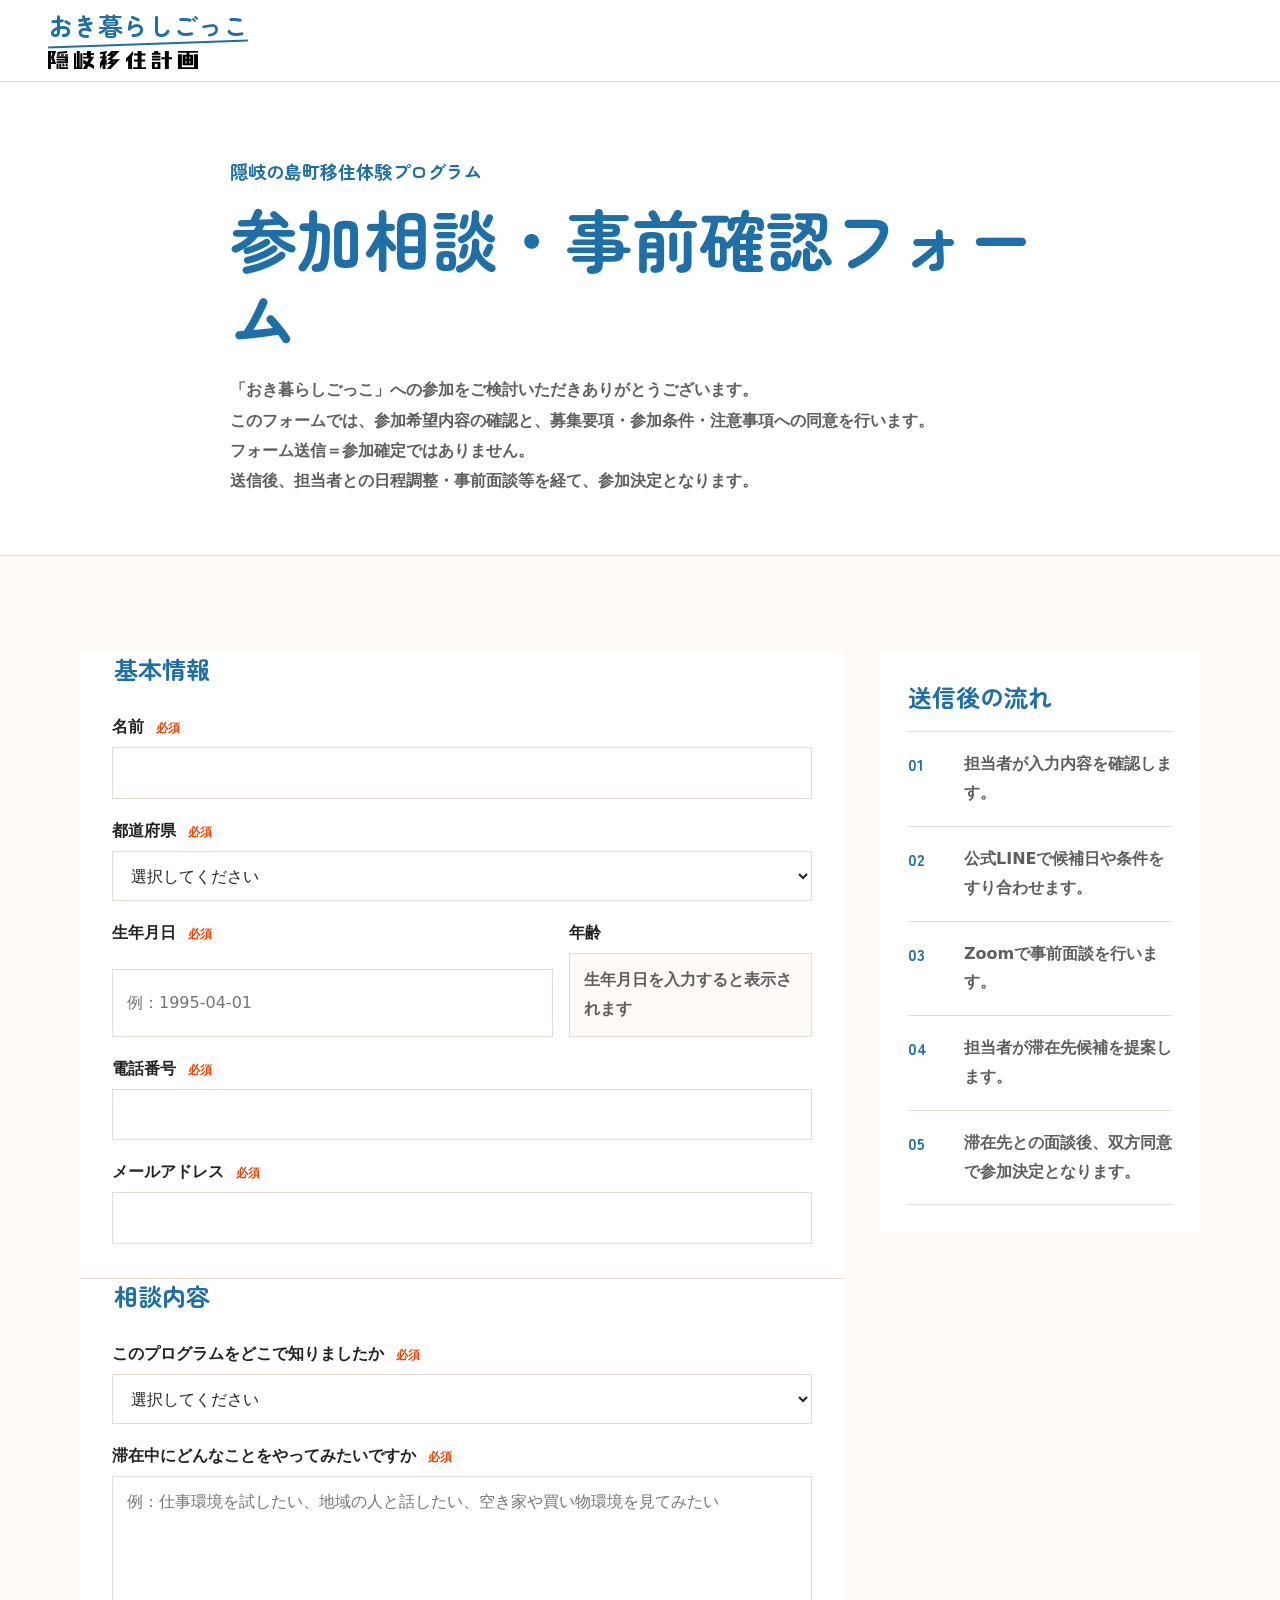
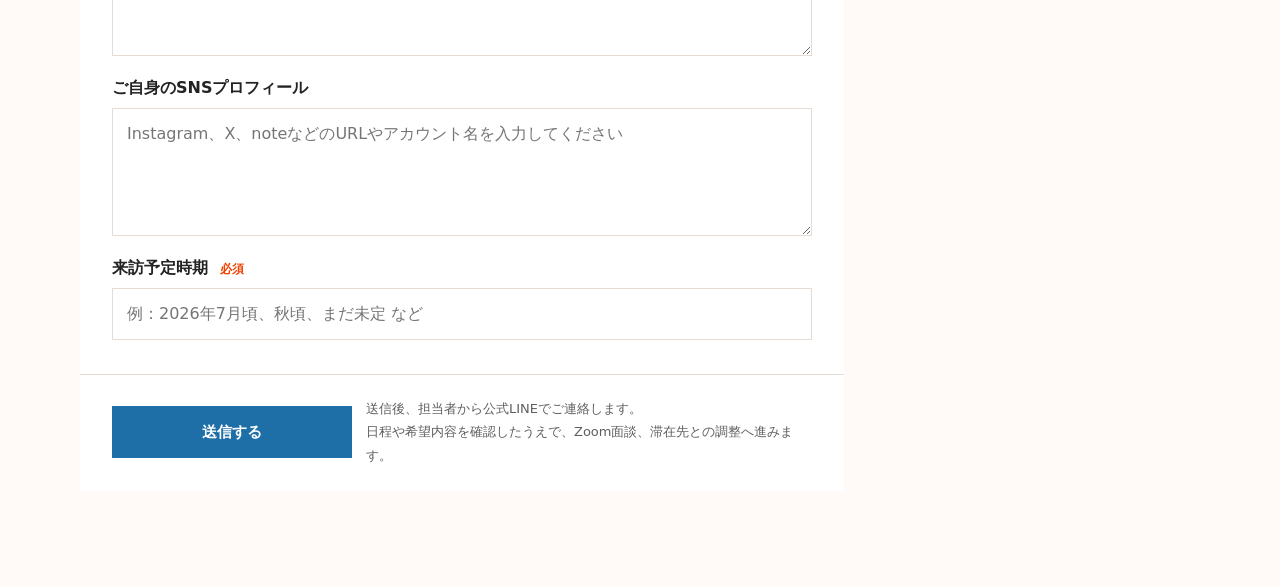
==== commit 6c92c562: "Apply 2026-11-11 meeting decisions: eligibility age under 50, hide form consent and terms, add FAQ e" ====
--- a/form.html
+++ b/form.html
@@ -23,7 +23,7 @@
     <meta name="theme-color" content="#1E6FA8" />
     <meta name="format-detection" content="telephone=no" />
     <title>相談予約フォーム｜おき暮らしごっこ</title>
-    <link rel="canonical" href="index.html" />
+    <link rel="canonical" href="https://oki-ijukeikaku.net/ijutaiken/" />
     <meta property="og:title" content="相談予約フォーム｜おき暮らしごっこ" />
     <meta
       property="og:description"
@@ -259,7 +259,7 @@
               </label>
             </fieldset>
 
-            <label class="consent">
+<!--             <label class="consent">
               <input type="checkbox" name="個人情報の取扱いへの同意" value="同意する" required />
               <span>入力内容を相談予約と日程調整のために利用することに同意します。</span>
             </label>
@@ -279,7 +279,7 @@
                 <section>
                   <h3>参加条件</h3>
                   <ul>
-                    <li>18歳以上60歳未満で、移住・二拠点生活・地域との関わりに関心がある方。</li>
+                    <li>18歳以上50歳未満で、移住・二拠点生活・地域との関わりに関心がある方。</li>
                     <li>滞在中のSNS発信、事後アンケート、領収書提出に協力できる方。</li>
                     <li>滞在後、必要書類と確認手続きが完了してから補助金をお支払いします。</li>
                   </ul>
@@ -299,7 +299,7 @@
             <label class="consent">
               <input type="checkbox" name="募集要項・参加条件・注意事項への同意" value="同意する" required />
               <span>私は、上記の募集要項・参加条件・注意事項をすべて確認し、内容に同意したうえで参加を希望します。</span>
-            </label>
+            </label> -->
 
             <div class="form-actions">
               <button class="button button--accent" type="submit">送信する</button>
@@ -418,9 +418,9 @@
         }
 
         ageValue.value = String(age);
-        if (age < 18 || age >= 60) {
-          ageOutput.textContent = `${age}歳（対象年齢は18歳以上60歳未満です）`;
-          birthdateInput.setCustomValidity("対象年齢は18歳以上60歳未満です。");
+        if (age < 18 || age >= 50) {
+          ageOutput.textContent = `${age}歳（対象年齢は18歳以上50歳未満です）`;
+          birthdateInput.setCustomValidity("対象年齢は18歳以上50歳未満です。");
           return;
         }
 
--- a/style.css
+++ b/style.css
@@ -30,6 +30,8 @@
   --color-surface: #ffffff;
   --color-accent: #1e6fa8;
   --color-accent-dark: #155c8e;
+  --color-line: #06c755;
+  --color-line-dark: #05a847;
   --font-base: system-ui, -apple-system, BlinkMacSystemFont, "Hiragino Sans", "Yu Gothic", sans-serif;
   --font-hand: "Zen Maru Gothic", system-ui, sans-serif;
   --container: 1120px;
@@ -136,8 +138,8 @@
   justify-content: center;
   min-height: 40px;
   padding: 0 14px;
-  border: 1px solid var(--color-accent);
-  background: var(--color-accent);
+  border: 1px solid var(--color-line);
+  background: var(--color-line);
   color: #fff;
   font-size: 13px;
   font-weight: 800;
@@ -299,6 +301,16 @@
   background: var(--color-accent-dark);
 }
 
+.button--line {
+  border-color: var(--color-line);
+  background: var(--color-line);
+  color: #fff;
+}
+
+.button--line:hover {
+  background: var(--color-line-dark);
+}
+
 .button--plain {
   background: var(--color-surface);
 }
@@ -1007,6 +1019,7 @@
 .field input,
 .field textarea,
 .field select {
+  font-size: 16px;
   width: 100%;
   min-height: 50px;
   padding: 12px 14px;
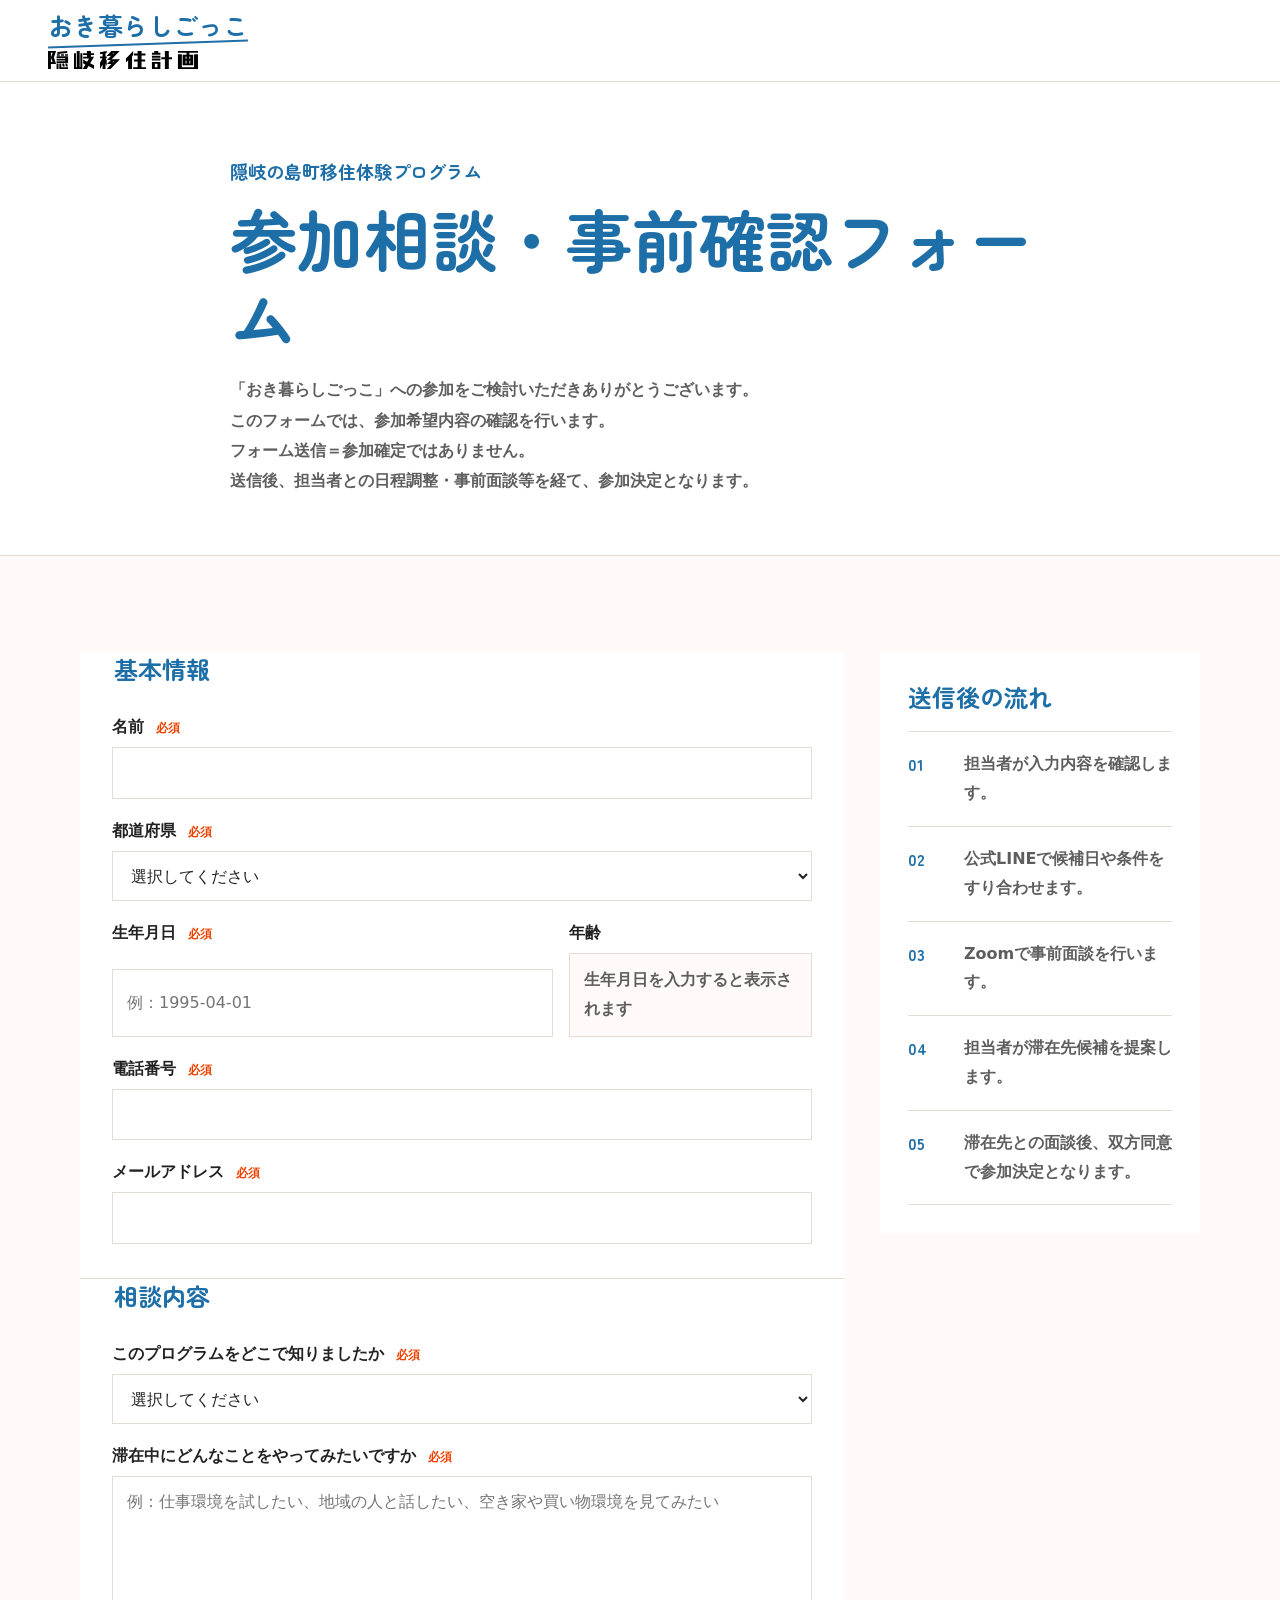
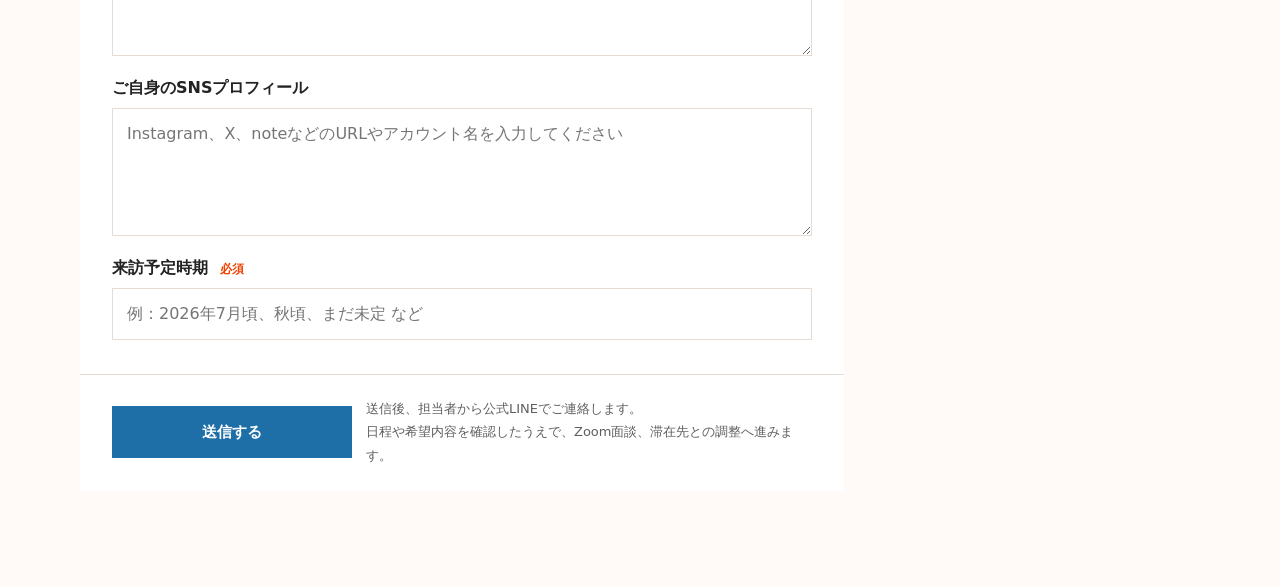
==== commit 6833b0ae: "Align form intro text with hidden consent (confirmation only)" ====
--- a/form.html
+++ b/form.html
@@ -61,7 +61,7 @@
           <h1 id="form-title">参加相談・事前確認フォーム</h1>
           <p>
             「おき暮らしごっこ」への参加をご検討いただきありがとうございます。<br>
-            このフォームでは、参加希望内容の確認と、募集要項・参加条件・注意事項への同意を行います。
+            このフォームでは、参加希望内容の確認を行います。
             <br><strong>フォーム送信＝参加確定ではありません。</strong><br>送信後、担当者との日程調整・事前面談等を経て、参加決定となります。
           </p>
         </div>
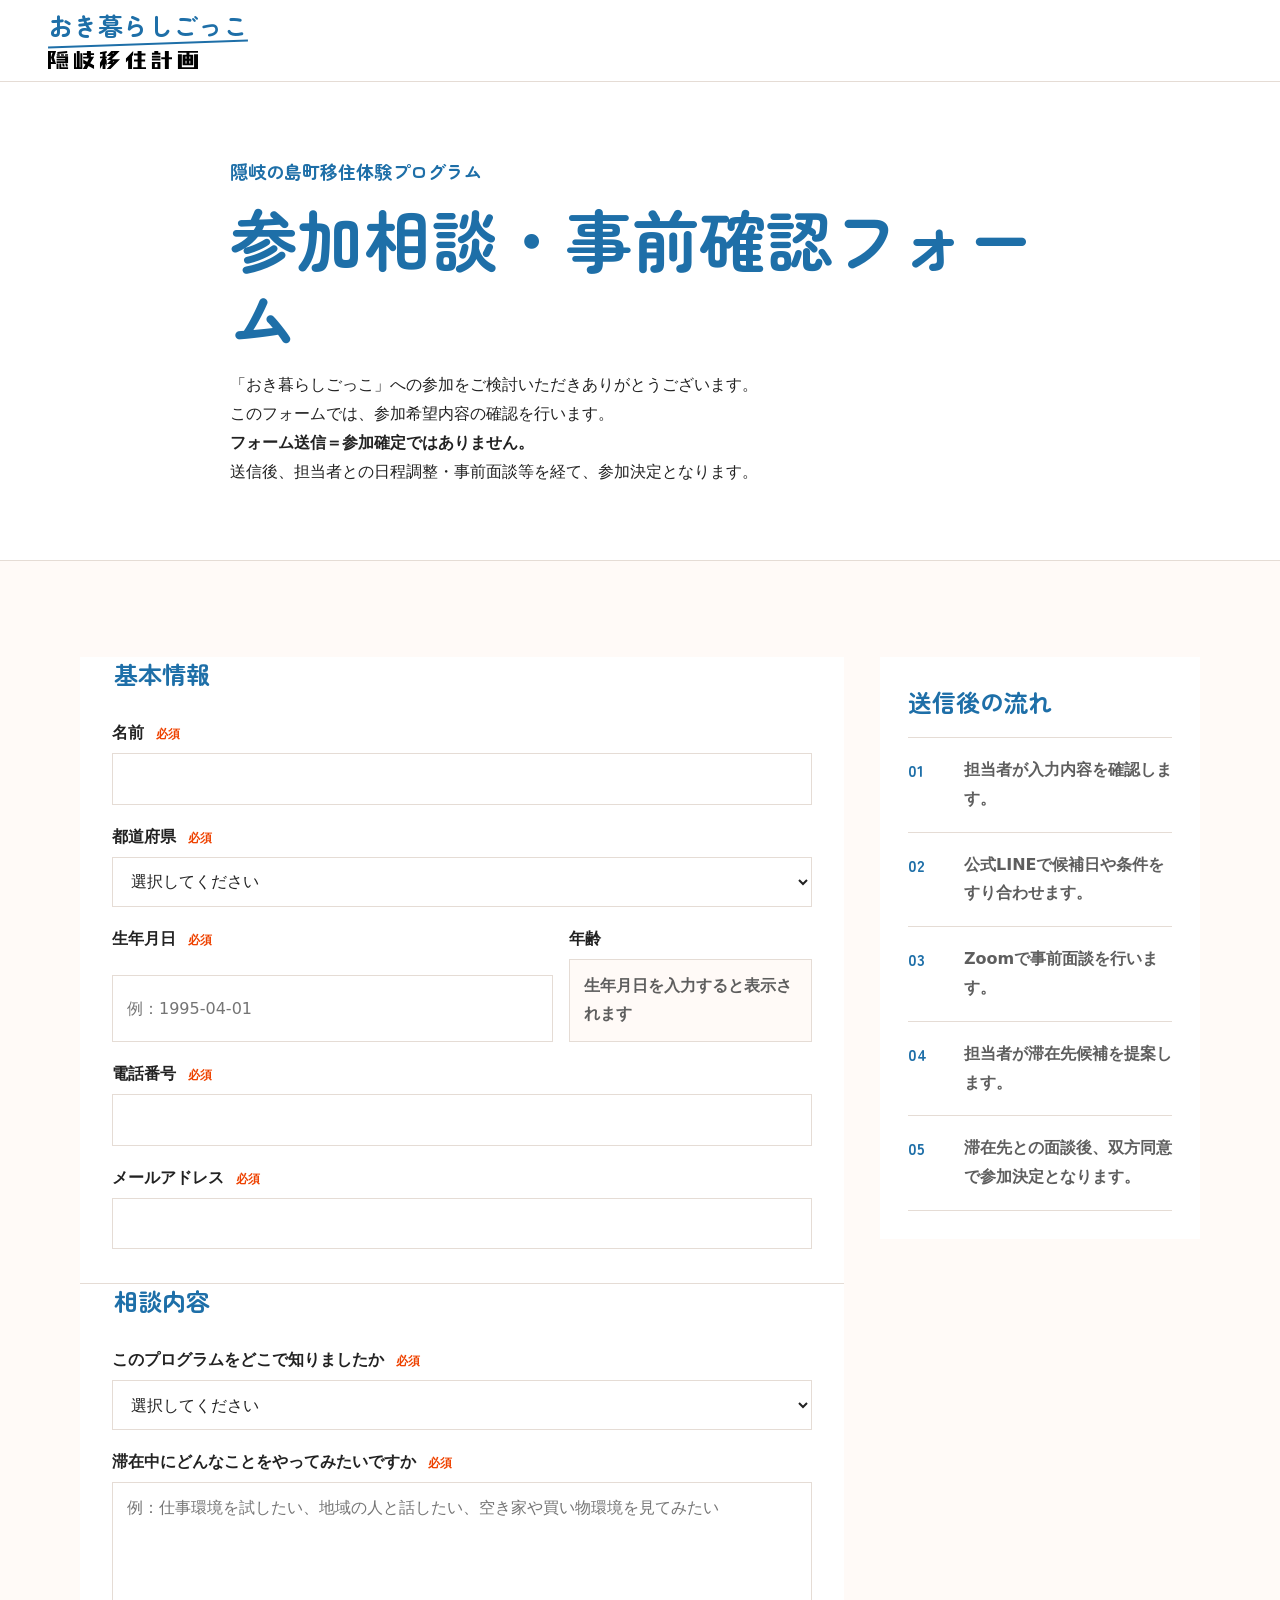
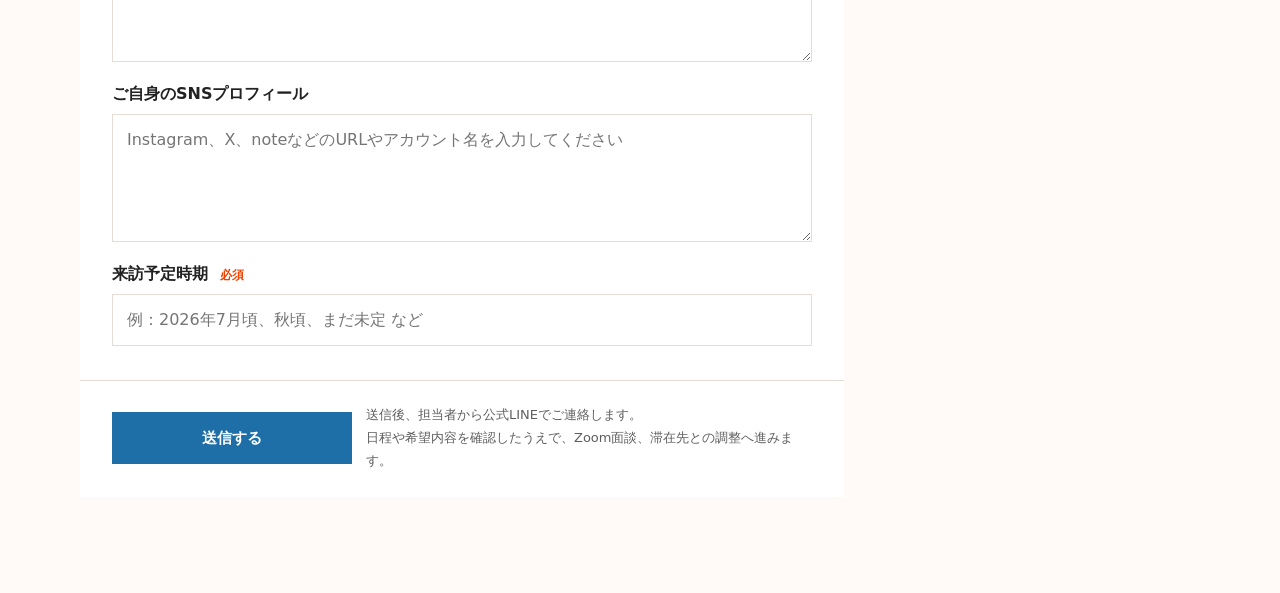
==== commit a8809646: "Send form via AJAX and navigate to thanks page in-page; wait for LIFF capture before sending; show L" ====
--- a/form.html
+++ b/form.html
@@ -64,6 +64,7 @@
             このフォームでは、参加希望内容の確認を行います。
             <br><strong>フォーム送信＝参加確定ではありません。</strong><br>送信後、担当者との日程調整・事前面談等を経て、参加決定となります。
           </p>
+          <p id="line-status" hidden style="color:#05a847;font-weight:700;"></p>
         </div>
       </section>
 
@@ -110,7 +111,7 @@
 なお、このフォームを送信した時点では参加確定ではありません。
 日程や滞在内容等の調整後、双方合意のうえ参加決定となります。
 
-また、フォーム送信時に募集要項・参加条件・注意事項への同意を受け付けています。
+担当者からのご連絡は、原則として公式LINEで行います。まだ友だち追加がお済みでない方は、公式LINEの追加をお願いいたします。
 
 どうぞよろしくお願いいたします。
 
@@ -118,6 +119,9 @@
             />
             <input type="hidden" name="_url" id="form-url" value="" />
             <input type="hidden" name="受付ステータス" value="新規受付／参加未確定" />
+            <input type="hidden" name="LINE連携" id="line-linked" value="未連携" />
+            <input type="hidden" name="LINE表示名" id="line-display-name" value="" />
+            <input type="hidden" name="LINEユーザーID" id="line-user-id" value="" />
             <input type="hidden" name="同意内容バージョン" value="2026-09-01_v1.0" />
             <fieldset>
               <legend>基本情報</legend>
@@ -441,19 +445,73 @@
       emailInput.addEventListener("input", syncReplyTo);
       emailInput.addEventListener("change", syncReplyTo);
 
-      consultForm.addEventListener("submit", (event) => {
+      consultForm.addEventListener("submit", async (event) => {
+        event.preventDefault();
         updateAge();
         syncReplyTo();
 
         if (!consultForm.checkValidity()) {
-          event.preventDefault();
           consultForm.reportValidity();
           return;
         }
 
         submitButton.disabled = true;
         setFormStatus("送信内容を送信しています。", "info");
+
+        // LINE連携の取得が終わっていなければ、最大3秒だけ待ってから送信する
+        if (window.__liffCapture) {
+          await Promise.race([
+            window.__liffCapture,
+            new Promise((resolve) => setTimeout(resolve, 3000)),
+          ]);
+        }
+
+        try {
+          const response = await fetch(
+            "https://formsubmit.co/ajax/soudan@oki-ijukeikaku.net",
+            {
+              method: "POST",
+              body: new FormData(consultForm),
+              headers: { Accept: "application/json" },
+            }
+          );
+          if (!response.ok) throw new Error("send failed");
+          // 送信できたら、自前の完了画面へ移動する
+          window.location.href = formNext.value;
+        } catch (e) {
+          // うまくいかなければ、通常の送信方法に切り替える
+          setFormStatus("送信方法を切り替えています。", "info");
+          consultForm.submit();
+        }
       });
+    </script>
+    <script src="https://static.line-scdn.net/liff/edge/2/sdk.js"></script>
+    <script>
+      // ===== LINE連携（LIFF）設定：LIFF IDを入れると有効になります =====
+      const LIFF_ID = "2012546129-ApVvu8OD";
+      window.__liffCapture = (async () => {
+        if (!LIFF_ID || typeof liff === "undefined") return;
+        try {
+          await liff.init({ liffId: LIFF_ID });
+          if (!liff.isLoggedIn()) {
+            if (new URLSearchParams(location.search).has("from")) {
+              liff.login({ redirectUri: location.href });
+            }
+            return;
+          }
+          const profile = await liff.getProfile();
+          document.getElementById("line-display-name").value = profile.displayName || "";
+          document.getElementById("line-user-id").value = profile.userId || "";
+          document.getElementById("line-linked").value = "連携済み";
+          const lineStatus = document.getElementById("line-status");
+          if (lineStatus && profile.displayName) {
+            lineStatus.textContent = "LINE連携済み：" + profile.displayName + " さんとして送信されます";
+            lineStatus.hidden = false;
+          }
+        } catch (e) {
+          // 連携できなくても、フォーム送信は通常どおりできます
+        }
+      })();
     </script>
   </body>
 </html>
